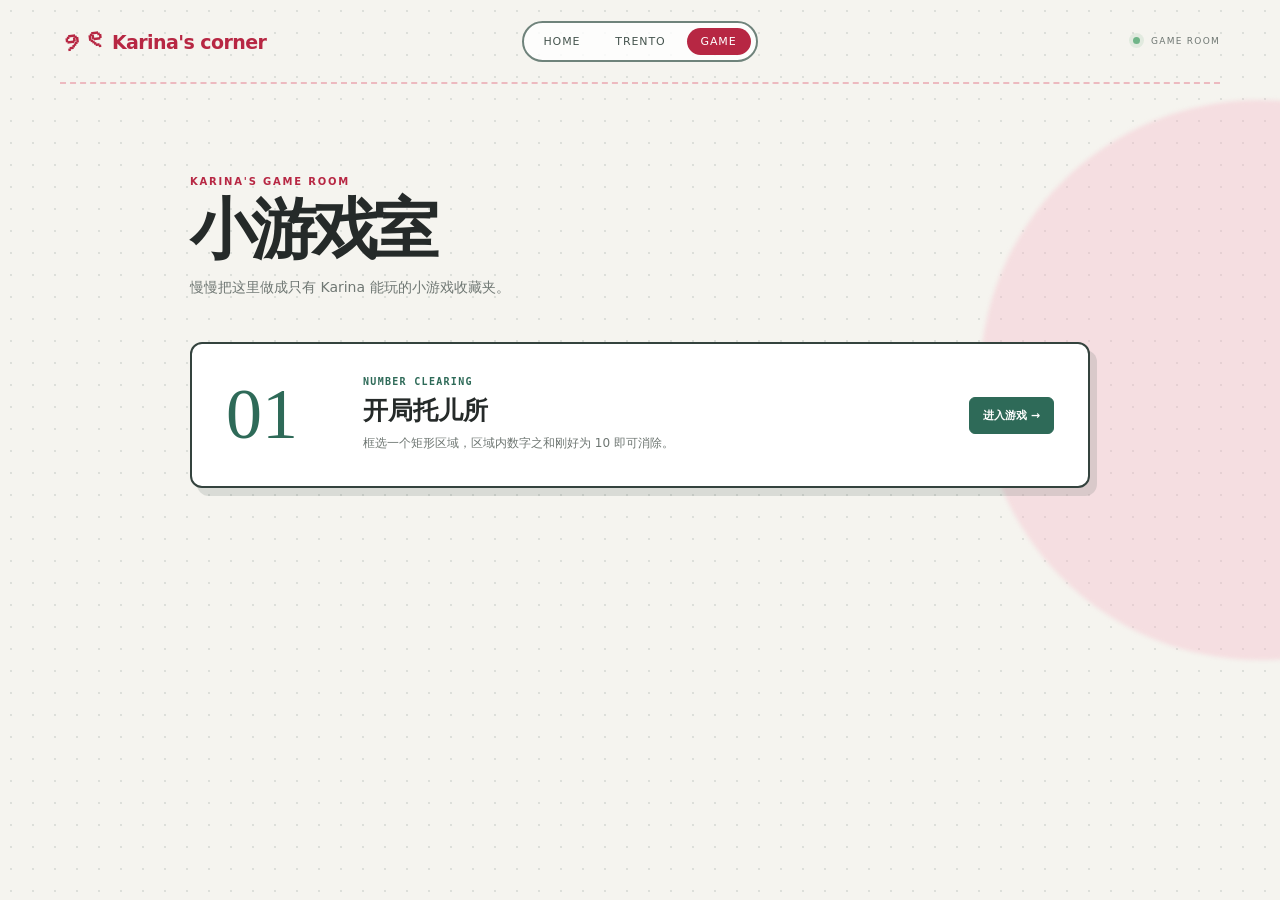
==== game.html @ 4bca8fff "Release Karina Game v1.0.5" ====
<!doctype html>
<html lang="zh-CN">
  <head>
    <meta charset="UTF-8" />
    <meta name="viewport" content="width=device-width, initial-scale=1.0" />
    <meta name="theme-color" content="#faf8f4" />
    <meta name="description" content="Karina 的小游戏室。" />
    <title>Karina Game Room</title>
    <link rel="stylesheet" href="./styles.css?v=20260822-game03" />
  </head>
  <body class="game-page">
    <div class="page-dots" aria-hidden="true"></div>
    <header class="site-header">
      <a class="wordmark" href="./index.html" aria-label="返回 Karina 的首页"><span class="mini-bow" aria-hidden="true">୨୧</span>Karina's corner</a>
      <nav aria-label="页面导航"><a href="./index.html">Home</a><a href="./trento.html">Trento</a><a class="is-current" href="./game.html" aria-current="page">Game</a></nav>
      <span class="status"><i></i> GAME ROOM</span>
    </header>

    <main class="game-room">
      <section id="gameCatalog" class="game-catalog" aria-labelledby="game-title">
        <p class="section-tag">KARINA'S GAME ROOM</p>
        <h1 id="game-title">小游戏室</h1>
        <p>慢慢把这里做成只有 Karina 能玩的小游戏收藏夹。</p>
        <button id="openSumTen" class="game-library-card" type="button">
          <span class="game-library-index">01</span>
          <span class="game-library-copy"><small>NUMBER CLEARING</small><b>开局托儿所</b><em>框选一个矩形区域，区域内数字之和刚好为 10 即可消除。</em></span>
          <span class="game-library-action">进入游戏 →</span>
        </button>
      </section>

      <section id="sumTenGame" class="sum-ten-game sum-ten-game--hidden" aria-labelledby="sum-ten-title" hidden>
        <div class="game-playbar"><button id="backToGames" type="button">← 返回游戏室</button><span>开局托儿所</span><div><b>本局智力 <strong id="gameScore">0</strong></b><b>剩余 <strong id="gameTimer">180</strong> 秒</b><b>次数 <strong id="gameCredits">1</strong></b></div></div>
        <div class="game-play-layout">
          <section class="game-board-card" aria-label="数字棋盘">
            <div class="game-board-intro"><div><p class="section-tag">RECTANGLE SUM = 10</p><h2 id="sum-ten-title">框选凑十</h2></div><p id="gameHint" role="status">点击开始后，从任意格子拖到另一格，框出一个矩形。</p></div>
            <div id="numberBoard" class="number-board" role="grid" aria-label="16 行 10 列凑十棋盘"></div>
            <div class="game-board-actions"><button id="startGame" class="game-primary" type="button">开始游戏</button><button id="quitGame" type="button" hidden>结束本局</button></div>
          </section>
          <aside class="growth-card" aria-labelledby="growth-title">
            <p class="section-tag">KARINA'S LITTLE ACADEMY</p><h2 id="growth-title">成长档案</h2>
            <div class="current-rank"><span>当前学历</span><strong id="currentRank">托儿所</strong><small id="rankSubline">完成一次凑十，开始积累智力</small></div>
            <div class="score-row"><span>本局智力</span><b id="totalScore">0</b></div>
            <div class="rank-progress"><div><span id="rankProgressLabel">距仙一幼儿园还差 20 分</span><b id="rankProgressPercent">0%</b></div><i><em id="rankProgressBar"></em></i></div>
            <ol id="rankList" class="rank-list" aria-label="学历解锁进度"></ol>
            <section class="bear-credit-card" aria-label="补充游戏次数">
              <div><p>游戏次数：<b id="gameCreditsAside">1</b></p><small>次数用完后，亲一下狗熊补充 1 次。</small></div>
              <button id="kissBear" class="kiss-bear" type="button" aria-label="亲一下狗熊，补充一次游戏机会"><img src="./assets/dog-bear.png" alt="卡通小狗熊" /><span aria-hidden="true">啵！</span></button>
            </section>
            <p class="game-note">规则：一次只能框选一个矩形；只要框内仍有数字且总和为 10，全部数字都会消失，不会补充新数字。</p>
          </aside>
        </div>
      </section>
    </main>
    <div id="levelToast" class="level-toast" role="status" aria-live="polite" hidden></div>
    <script src="./game.js?v=20260822-game03"></script>
  </body>
</html>
---- styles.css ----
:root {
  --cream: #fffaf6;
  --white: #ffffff;
  --ink: #34272b;
  --muted: #8e747b;
  --pink: #f4a9bd;
  --soft-pink: #ffedf3;
  --hot-pink: #ee6f91;
  --red: #d93654;
  --deep-red: #a91f3b;
  --yellow: #ffd768;
  --line: #d94b67;
  --shadow: 5px 6px 0 rgba(191, 48, 76, .16);
}

* { box-sizing: border-box; }
html { scroll-behavior: smooth; }
body { margin: 0; background: var(--cream); color: var(--ink); font-family: "Arial Rounded MT Bold", "PingFang SC", "Microsoft YaHei", system-ui, sans-serif; overflow-x: hidden; }
img { display: block; max-width: 100%; }
button, a { font: inherit; -webkit-tap-highlight-color: transparent; }
button:focus-visible, a:focus-visible { outline: 3px solid var(--yellow); outline-offset: 3px; }
.page-dots { position: fixed; inset: 0; z-index: -2; pointer-events: none; background-color: var(--cream); background-image: radial-gradient(rgba(226, 74, 105, .15) 1.5px, transparent 1.5px); background-size: 22px 22px; }
.page-dots::after { content: ""; position: absolute; width: 560px; height: 560px; border-radius: 50%; right: -260px; top: 100px; background: rgba(247, 183, 200, .36); filter: blur(2px); }

.site-header { width: min(1160px, calc(100% - 40px)); min-height: 84px; margin: auto; display: grid; grid-template-columns: 1fr auto 1fr; gap: 25px; align-items: center; border-bottom: 2px dashed rgba(217, 54, 84, .3); position: relative; z-index: 5; }
.wordmark { color: var(--red); text-decoration: none; font-size: 19px; font-weight: 900; letter-spacing: -.03em; }
.mini-bow { display: inline-block; margin-right: 5px; font-size: 24px; transform: rotate(-7deg); }
.site-header nav { display: flex; gap: 7px; padding: 5px; border: 2px solid var(--red); border-radius: 99px; background: rgba(255,255,255,.8); box-shadow: 2px 3px 0 var(--pink); }
.site-header nav a { padding: 7px 14px; border-radius: 99px; color: var(--deep-red); text-decoration: none; font-size: 11px; text-transform: uppercase; letter-spacing: .08em; }
.site-header nav a:hover, .site-header nav a.is-current { color: white; background: var(--red); }
.status { justify-self: end; color: var(--muted); font-size: 9px; letter-spacing: .14em; }
.status i { display: inline-block; width: 7px; height: 7px; margin-right: 7px; border-radius: 50%; background: #70b588; box-shadow: 0 0 0 4px rgba(112,181,136,.15); }

.hero { width: min(1160px, calc(100% - 40px)); min-height: 700px; margin: auto; padding: 80px 0 90px; display: grid; grid-template-columns: minmax(0, 1.05fr) minmax(380px, .95fr); gap: clamp(45px, 6vw, 90px); align-items: center; position: relative; }
.hero::before { content: ""; position: absolute; width: 250px; height: 250px; left: -170px; bottom: 40px; border: 22px solid rgba(244,169,189,.22); border-radius: 50%; }
.hero-copy { min-width: 0; position: relative; z-index: 2; }
.postmark { display: inline-flex; align-items: center; gap: 12px; margin-bottom: 20px; padding: 8px 13px; border: 2px solid var(--red); border-radius: 4px; color: var(--deep-red); background: white; transform: rotate(-2deg); font-size: 9px; letter-spacing: .14em; box-shadow: 3px 3px 0 var(--pink); }
.postmark b { color: var(--red); font-size: 15px; }
.eyebrow, .section-tag { margin: 0; color: var(--red); font-size: 10px; font-weight: 900; letter-spacing: .18em; }
.hero h1 { margin: 14px 0 24px; color: var(--ink); font-size: clamp(64px, 8vw, 105px); line-height: .83; letter-spacing: -.075em; }
.hero h1 em { color: var(--red); font-family: Georgia, "Songti SC", serif; font-weight: 500; text-shadow: 3px 4px 0 var(--pink); }
.lead { max-width: 520px; margin: 32px 0 0; color: var(--muted); font-size: 15px; line-height: 1.9; }
.love-button { min-width: 250px; margin-top: 28px; padding: 16px 20px 16px 24px; display: inline-flex; justify-content: space-between; gap: 30px; border: 2px solid var(--deep-red); border-radius: 99px; background: var(--red); color: white; box-shadow: 4px 5px 0 var(--pink); cursor: pointer; transition: .2s ease; }
.love-button b { color: var(--yellow); font-size: 19px; }
.love-button:hover { transform: translateY(-3px) rotate(-1deg); box-shadow: 6px 8px 0 var(--pink); }
.micro-copy { margin: 14px 0 0 15px; color: #b7939d; font: italic 11px Georgia, serif; }

.kawaii-window { width: 100%; max-width: 520px; min-width: 0; justify-self: end; border: 3px solid var(--deep-red); border-radius: 18px; background: white; box-shadow: 10px 12px 0 var(--pink), 14px 17px 0 rgba(169,31,59,.14); transform: rotate(1.2deg); position: relative; z-index: 2; overflow: hidden; }
.window-bar { height: 48px; padding: 0 16px; display: flex; align-items: center; justify-content: space-between; background: var(--red); color: white; font: 800 10px monospace; letter-spacing: .08em; }
.window-bar > div { display: flex; gap: 7px; }
.window-bar i { display: block; width: 10px; height: 10px; border: 1px solid white; border-radius: 50%; background: var(--pink); }
.window-body { min-height: 510px; padding: 28px 35px 25px; display: flex; flex-direction: column; align-items: center; background-color: var(--soft-pink); background-image: linear-gradient(45deg, rgba(255,255,255,.65) 25%, transparent 25%, transparent 75%, rgba(255,255,255,.65) 75%), linear-gradient(45deg, rgba(255,255,255,.65) 25%, transparent 25%, transparent 75%, rgba(255,255,255,.65) 75%); background-size: 32px 32px; background-position: 0 0, 16px 16px; position: relative; }
.kitty-label { align-self: flex-start; padding: 7px 11px; border: 2px solid var(--deep-red); border-radius: 99px; color: var(--deep-red); background: white; box-shadow: 2px 3px 0 var(--pink); font: 900 9px monospace; letter-spacing: .08em; transform: rotate(-2deg); }
.kitty-classic { width: min(285px, 84%); height: 310px; margin: -8px auto -16px; object-fit: contain; filter: drop-shadow(6px 8px 0 rgba(217,54,84,.15)); position: relative; z-index: 2; }
.bubble { margin: 0; padding: 11px 20px; border: 2px solid var(--deep-red); border-radius: 18px; background: white; text-align: center; color: var(--deep-red); font: 16px/1.35 Georgia, serif; box-shadow: 3px 4px 0 var(--pink); position: relative; z-index: 3; }
.bubble strong { font-size: 22px; }
.window-footer { width: 100%; margin-top: auto; display: flex; justify-content: space-between; color: var(--deep-red); font: 800 9px monospace; }
.sticker { position: absolute; z-index: 1; display: grid; place-items: center; border: 3px solid white; color: white; background: var(--red); filter: drop-shadow(4px 5px 0 rgba(169,31,59,.18)); }
.sticker-heart { width: 62px; height: 62px; right: 42%; top: 77px; border-radius: 50%; transform: rotate(10deg); font-size: 28px; }
.sticker-star { width: 52px; height: 52px; right: -15px; bottom: 75px; border-radius: 15px; transform: rotate(13deg); color: var(--red); background: var(--yellow); font-size: 27px; }

.ticker { border-top: 3px solid var(--deep-red); border-bottom: 3px solid var(--deep-red); background: var(--red); color: white; overflow: hidden; transform: rotate(-1deg) scale(1.02); }
.ticker div { width: max-content; padding: 13px 0; font-size: 12px; letter-spacing: .22em; animation: scroll 22s linear infinite; }
@keyframes scroll { to { transform: translateX(-50%); } }

.trento-journey { padding: 115px max(20px, calc((100% - 1160px)/2)) 100px; background: #fff5f7; position: relative; overflow: hidden; }
.trento-journey::before { content: ""; position: absolute; width: 420px; height: 420px; right: -170px; top: -150px; border: 28px solid rgba(244,169,189,.3); border-radius: 50%; }
.journey-heading, .route-summary, .journey-map-wrap, .trento-guide { max-width: 1160px; margin-right: auto; margin-left: auto; position: relative; z-index: 1; }
.journey-heading { display: flex; align-items: end; justify-content: space-between; gap: 55px; }
.journey-heading h1 { margin: 16px 0 0; color: var(--deep-red); font: 500 clamp(42px, 5.3vw, 70px)/1.02 Georgia, "Songti SC", serif; letter-spacing: -.065em; }
.journey-heading h1 em { color: var(--red); font-style: italic; text-shadow: 3px 3px 0 var(--pink); }
.journey-heading > p { max-width: 400px; margin: 0 0 8px; color: var(--muted); font-size: 14px; line-height: 1.9; }
.route-summary { margin-top: 48px; display: grid; grid-template-columns: 1fr 1fr .62fr; gap: 18px; }
.route-card, .route-note { min-height: 205px; padding: 25px 28px; border: 3px solid var(--deep-red); border-radius: 20px; box-shadow: var(--shadow); position: relative; overflow: hidden; }
.route-card { color: var(--deep-red); background: white; }
.route-flight { background: #ffe1eb; }.route-train { background: #fff9ee; }
.route-card::after { content: ""; width: 115px; height: 115px; position: absolute; right: -32px; bottom: -42px; border: 18px solid rgba(217,54,84,.18); border-radius: 50%; }
.route-day { color: var(--red); font: 900 10px monospace; letter-spacing: .1em; }
.route-icon { float: right; display: grid; place-items: center; width: 43px; height: 43px; margin-top: -10px; border: 2px solid var(--deep-red); border-radius: 50%; color: white; background: var(--red); font-size: 20px; transform: rotate(-10deg); }
.route-card p { margin: 52px 0 9px; font: 900 10px monospace; letter-spacing: .08em; }
.route-card h2 { margin: 0 0 10px; font: 500 27px/1.12 Georgia, "Songti SC", serif; }
.route-card small { color: var(--muted); font-size: 12px; }
.route-note { display: flex; flex-direction: column; justify-content: center; gap: 8px; color: white; text-decoration: none; background: var(--red); transition: .2s ease; }
.route-note:hover { transform: translateY(-5px) rotate(-1deg); }
.route-note span { color: var(--yellow); font-size: 28px; }.route-note b { font-size: 12px; letter-spacing: .08em; }.route-note strong { font: 500 25px/1.1 Georgia, serif; }
.trip-calendar { max-width: 1160px; margin: 48px auto 0; display: grid; grid-template-columns: .58fr 1.42fr; border: 3px solid var(--deep-red); border-radius: 24px; background: white; box-shadow: 8px 9px 0 var(--pink); overflow: hidden; position: relative; z-index: 1; }.calendar-side { padding: 42px 38px; color: var(--deep-red); background: #fff1f5; }.calendar-side h2 { margin: 14px 0 16px; font: 500 37px Georgia, "Songti SC", serif; }.calendar-side > p { margin: 0; color: var(--muted); font-size: 13px; line-height: 1.8; }.calendar-key { display: inline-flex; align-items: center; gap: 8px; margin-top: 24px; font-size: 10px; font-weight: 900; }.calendar-key i { width: 9px; height: 9px; border: 2px solid var(--deep-red); border-radius: 50%; background: var(--yellow); }.countdown-card { display: flex; flex-direction: column; gap: 6px; margin-top: 35px; padding: 17px; border: 2px solid var(--deep-red); border-radius: 13px; color: white; background: var(--red); text-decoration: none; }.countdown-card b { font-size: 10px; letter-spacing: .09em; }.countdown-card strong { font: 500 23px Georgia, "Songti SC", serif; }.calendar-main { padding: 30px 34px; }.calendar-weekdays, .calendar-days { display: grid; grid-template-columns: repeat(7, 1fr); gap: 7px; }.calendar-weekdays { margin-bottom: 9px; color: var(--muted); text-align: center; font: 800 10px monospace; }.calendar-days > span, .calendar-day { min-height: 66px; padding: 8px; border: 0; border-radius: 10px; color: var(--muted); background: transparent; text-align: left; font: 800 12px monospace; }.calendar-day { cursor: pointer; color: var(--deep-red); background: #fff9ec; outline: 2px solid rgba(217,54,84,.24); transition: .18s ease; }.calendar-day:hover, .calendar-day:focus-visible { transform: translateY(-2px); outline: 3px solid var(--red); }.calendar-day.is-active { color: white; background: var(--red); outline-color: var(--deep-red); box-shadow: 3px 4px 0 var(--pink); }.calendar-day b { display: block; font-size: 16px; }.calendar-day small { display: block; margin-top: 7px; font: 800 8px/1.25 "PingFang SC", "Microsoft YaHei", sans-serif; }.itinerary-panel { max-width: 1160px; margin: 30px auto 0; padding: 32px 38px 25px; border: 3px solid var(--deep-red); border-radius: 20px; background: white; box-shadow: 7px 8px 0 rgba(244,169,189,.8); position: relative; z-index: 1; }.itinerary-panel-heading { display: flex; align-items: end; gap: 20px; padding-bottom: 20px; border-bottom: 2px dashed rgba(217,54,84,.28); }.itinerary-panel-heading h2 { margin: 0; color: var(--deep-red); font: 500 35px Georgia, "Songti SC", serif; }.itinerary-panel-heading .section-tag { margin-bottom: 4px; }.itinerary-panel-heading > span { margin-left: auto; padding: 7px 10px; border: 2px solid var(--deep-red); border-radius: 99px; color: var(--deep-red); background: var(--soft-pink); font: 900 9px monospace; }.itinerary-grid { display: grid; grid-template-columns: repeat(auto-fit, minmax(230px, 1fr)); gap: 14px; padding: 24px 0 17px; }.transport-detail { min-height: 198px; padding: 20px; border: 2px solid var(--deep-red); border-radius: 15px; color: var(--deep-red); background: var(--soft-pink); position: relative; }.transport-detail:nth-child(2) { background: #fff9eb; }.transport-detail:nth-child(3) { background: white; }.transport-detail.is-pending { color: white; background: var(--red); }.transport-detail > p { margin: 0 0 17px; font: 900 10px monospace; letter-spacing: .06em; }.transport-detail h3 { margin: 0 0 5px; font: 500 28px Georgia, "Songti SC", serif; }.transport-detail h3 span { margin-left: 8px; font: 900 10px monospace; letter-spacing: .04em; }.transport-detail dl { margin: 16px 0 0; display: grid; grid-template-columns: 1fr auto; gap: 7px 12px; font-size: 11px; }.transport-detail dt { opacity: .72; }.transport-detail dd { margin: 0; text-align: right; font-weight: 900; }.transport-detail .transport-note { margin: 16px 0 0; padding-top: 11px; border-top: 1px dashed currentColor; font-size: 10px; line-height: 1.55; opacity: .78; }.itinerary-disclaimer { margin: 0; color: var(--muted); font-size: 10px; line-height: 1.65; }.itinerary-sources { margin: 10px 0 0; color: var(--muted); font-size: 10px; }.itinerary-sources a { color: var(--deep-red); }
.journey-dossier { max-width: 1160px; margin: 45px auto 0; padding: 45px 48px; display: grid; grid-template-columns: .68fr 1.32fr; gap: 50px; border: 3px solid var(--deep-red); border-radius: 24px; background: #fff; box-shadow: 8px 9px 0 rgba(244,169,189,.9); position: relative; z-index: 1; }
.dossier-heading h2, .planner-heading h2, .memory-shelf h2 { margin: 14px 0 0; color: var(--deep-red); font: 500 clamp(34px, 4vw, 50px)/1.14 Georgia, "Songti SC", serif; letter-spacing: -.055em; }
.journey-timeline { margin: 0; padding: 0; list-style: none; position: relative; }.journey-timeline::before { content: ""; position: absolute; left: 31px; top: 25px; bottom: 25px; border-left: 2px dashed var(--pink); }
.journey-timeline li { min-height: 105px; padding: 0 0 20px 85px; position: relative; }.journey-timeline li:last-child { padding-bottom: 0; }
.timeline-date { display: grid; place-content: center; width: 62px; height: 62px; position: absolute; left: 0; top: 0; border: 3px solid var(--deep-red); border-radius: 50%; color: white; background: var(--red); text-align: center; font: 900 10px/1 monospace; letter-spacing: .05em; z-index: 1; }.timeline-date b { margin-top: 3px; font-size: 20px; }
.timeline-next .timeline-date { color: var(--deep-red); background: var(--yellow); }.journey-timeline p { margin: 2px 0 5px; color: var(--red); font: 900 10px monospace; letter-spacing: .08em; }.journey-timeline h3 { margin: 0 0 5px; color: var(--deep-red); font: 500 24px Georgia, "Songti SC", serif; }.journey-timeline small { color: var(--muted); font-size: 11px; line-height: 1.5; }.journey-timeline i { position: absolute; right: 0; top: 5px; color: var(--pink); font-style: normal; font-size: 23px; }
.journey-map-wrap { margin-top: 45px; padding: 25px; border: 3px solid var(--deep-red); border-radius: 24px; background: white; box-shadow: 9px 10px 0 var(--pink); }.journey-map-wrap.is-map-expanded { z-index: 1001; }
.map-heading { display: flex; align-items: center; justify-content: space-between; gap: 25px; margin: 0 0 20px; }
.map-heading > p:last-child { margin: 0; color: var(--muted); font-size: 12px; }
.journey-map { min-height: 430px; border: 2px solid var(--deep-red); border-radius: 16px; background: #ffeaf0; overflow: hidden; }
.map-loading { margin: 0; padding-top: 195px; color: var(--deep-red); text-align: center; font: 700 13px Georgia, serif; }
.journey-map .leaflet-control-attribution { font-size: 9px; }.journey-map .leaflet-popup-content-wrapper { border: 2px solid var(--deep-red); border-radius: 12px; color: var(--deep-red); font-family: "Arial Rounded MT Bold", "PingFang SC", sans-serif; }.journey-map .leaflet-popup-tip { background: white; }
.map-pin { display: grid; place-items: center; width: 34px; height: 34px; border: 3px solid var(--deep-red); border-radius: 50% 50% 50% 0; color: white; background: var(--red); box-shadow: 3px 3px 0 rgba(169,31,59,.2); font: 900 11px monospace; transform: rotate(-45deg); }.map-pin span { transform: rotate(45deg); }
.map-legend { display: flex; flex-wrap: wrap; gap: 15px 22px; padding: 18px 4px 0; color: var(--deep-red); font-size: 11px; font-weight: 900; }
.map-legend span { display: inline-flex; align-items: center; gap: 7px; }.dot { display: inline-block; width: 10px; height: 10px; border: 2px solid var(--deep-red); border-radius: 50%; }.dot.shanghai { background: #f4a9bd; }.dot.helsinki { background: var(--yellow); }.dot.verona { background: #ee6f91; }.dot.trento { background: var(--red); }
.weather-strip { position: relative; z-index: 5; border-bottom: 2px solid rgba(169,31,59,.18); background: #fff; }.weather-strip-inner { width: min(1160px, calc(100% - 40px)); min-height: 47px; margin: 0 auto; display: flex; align-items: center; gap: 13px; color: var(--deep-red); font-size: 11px; white-space: nowrap; }.weather-strip-label { font: 900 9px monospace; letter-spacing: .08em; }.time-chip { display: inline-flex; align-items: baseline; gap: 5px; color: var(--muted); font-size: 9px; font-weight: 900; }.time-chip b { color: var(--deep-red); font: 500 15px Georgia, "Songti SC", serif; }.weather-strip .weather-icon { display: inline; width: auto; height: auto; border: 0; color: var(--red); background: transparent; font-size: 17px; }.weather-strip strong { font: 500 23px Georgia, "Songti SC", serif; }.weather-strip b { font-weight: 900; }.weather-strip-divider { width: 1px; height: 20px; margin: 0 3px; background: rgba(169,31,59,.25); }.weather-strip-updated { margin-left: auto; color: var(--muted); font: 800 9px monospace; }.weather-strip a, .weather-refresh { padding: 5px 8px; border: 1px solid var(--deep-red); border-radius: 99px; color: var(--deep-red); background: white; text-decoration: none; font-size: 9px; font-weight: 900; }.weather-refresh { cursor: pointer; }.weather-refresh:hover { color: white; background: var(--red); }.weather-refresh:disabled { cursor: wait; opacity: .55; }
.weather-strip .time-chip b { font-weight: 500; }
.calendar-controls { display: grid; grid-template-columns: 32px 1fr 32px; align-items: center; gap: 10px; margin-bottom: 20px; }.calendar-controls h3 { margin: 0; color: var(--deep-red); text-align: center; font: 500 23px Georgia, "Songti SC", serif; }.calendar-controls button, .map-fullscreen { border: 2px solid var(--deep-red); border-radius: 9px; color: var(--deep-red); background: white; cursor: pointer; font: 900 15px/28px monospace; transition: .18s ease; }.calendar-controls button:disabled { cursor: default; opacity: .25; }.calendar-controls button:not(:disabled):hover, .map-fullscreen:hover { color: white; background: var(--red); }.calendar-days > .calendar-empty { min-height: 66px; }.calendar-day { color: var(--muted); background: transparent; outline: 1px solid transparent; }.calendar-day.is-planned { color: var(--deep-red); background: #fff9ec; outline: 2px solid rgba(217,54,84,.24); }.calendar-day small { overflow: hidden; text-overflow: ellipsis; white-space: nowrap; }.empty-itinerary { min-height: 148px; padding: 30px 0; display: flex; flex-direction: column; justify-content: center; gap: 9px; color: var(--muted); }.empty-itinerary b { color: var(--deep-red); font: 500 26px Georgia, "Songti SC", serif; }.empty-itinerary span { font-size: 12px; }
.map-heading > div { display: flex; align-items: center; gap: 12px; }.map-fullscreen, .map-close { padding: 4px 11px; border: 2px solid var(--deep-red); border-radius: 9px; color: var(--deep-red); background: white; cursor: pointer; font: 900 10px/1.4 monospace; }.journey-map-frame { background: #ffeaf0; position: relative; }.map-close { display: none; position: absolute; z-index: 1100; top: max(14px, env(safe-area-inset-top)); right: max(14px, env(safe-area-inset-right)); }.journey-map-frame.is-expanded { position: fixed; inset: 0; z-index: 1000; padding: max(14px, env(safe-area-inset-top)) max(14px, env(safe-area-inset-right)) max(14px, env(safe-area-inset-bottom)) max(14px, env(safe-area-inset-left)); background: var(--cream); }.journey-map-frame.is-expanded .journey-map { width: 100%; height: 100%; min-height: 0; border-radius: 12px; }.journey-map-frame.is-expanded .map-close { display: block; }.map-expanded { overflow: hidden; }
.weather-dashboard { max-width: 1160px; margin: 65px auto 0; padding: 34px 38px; border: 3px solid var(--deep-red); border-radius: 24px; background: #fff; box-shadow: 8px 9px 0 var(--pink); position: relative; z-index: 1; }.weather-heading { display: flex; justify-content: space-between; align-items: end; gap: 20px; padding-bottom: 22px; border-bottom: 2px dashed rgba(217,54,84,.28); }.weather-heading h2 { margin: 9px 0 0; color: var(--deep-red); font: 500 36px Georgia, "Songti SC", serif; }.weather-heading > span { color: var(--muted); font: 800 10px monospace; }.weather-grid { display: grid; grid-template-columns: .74fr 1.26fr; gap: 34px; align-items: center; padding-top: 25px; position: relative; }.weather-current { min-height: 126px; display: flex; align-items: center; gap: 19px; padding-right: 30px; border-right: 2px dashed rgba(217,54,84,.25); }.weather-icon { display: grid; place-items: center; flex: 0 0 66px; height: 66px; border: 3px solid var(--deep-red); border-radius: 50%; color: var(--red); background: var(--yellow); font-size: 32px; }.weather-current strong { color: var(--deep-red); font: 500 52px/.9 Georgia, "Songti SC", serif; letter-spacing: -.06em; }.weather-current p { margin: 9px 0 0; color: var(--muted); font-size: 12px; }.weather-grid dl { margin: 0; display: grid; grid-template-columns: repeat(4, 1fr); gap: 12px; }.weather-grid dl div { min-height: 93px; padding: 14px; border: 2px solid var(--deep-red); border-radius: 13px; color: var(--deep-red); background: var(--soft-pink); }.weather-grid dl div:nth-child(2) { background: #fff9eb; }.weather-grid dl div:nth-child(3) { background: #fff; }.weather-grid dl div:nth-child(4) { color: white; background: var(--red); }.weather-grid dt { margin-bottom: 18px; font: 900 9px monospace; letter-spacing: .06em; }.weather-grid dd { margin: 0; font: 500 19px Georgia, "Songti SC", serif; white-space: nowrap; }.weather-source { grid-column: 2; margin: -16px 0 0; color: var(--muted); font-size: 10px; }.weather-source a { color: var(--deep-red); }
.trento-guide { margin-top: 65px; padding: 55px 60px; display: grid; grid-template-columns: .83fr 1.17fr; gap: 65px; align-items: center; border: 3px solid var(--deep-red); border-radius: 25px; background: #fff; box-shadow: 8px 9px 0 var(--pink); }
.guide-copy h2 { margin: 15px 0 18px; color: var(--deep-red); font: 500 clamp(35px, 4vw, 52px)/1.14 Georgia, "Songti SC", serif; letter-spacing: -.055em; }.guide-copy > p:last-child { max-width: 420px; margin: 0; color: var(--muted); font-size: 14px; line-height: 1.9; }
.guide-grid { display: grid; grid-template-columns: repeat(3, 1fr); gap: 14px; }.guide-grid article { min-height: 145px; padding: 18px; border: 2px solid var(--deep-red); border-radius: 16px; color: var(--deep-red); background: var(--soft-pink); position: relative; }.guide-grid article:nth-child(2) { background: #fff9ec; }.guide-grid article:nth-child(3) { color: white; background: var(--red); }.guide-grid span { position: absolute; right: 15px; top: 13px; font-size: 23px; }.guide-grid b { display: block; font: 500 30px Georgia, "Songti SC", serif; }.guide-grid p { margin: 12px 0 4px; font-weight: 900; font-size: 13px; }.guide-grid small { font-size: 10px; opacity: .7; }
.exchange-planner { max-width: 1160px; margin: 70px auto 0; position: relative; z-index: 1; }.planner-heading { max-width: 620px; }.planner-heading > p:last-child { margin: 17px 0 0; color: var(--muted); font-size: 14px; line-height: 1.9; }.planner-grid { margin-top: 38px; display: grid; grid-template-columns: repeat(4, 1fr); gap: 18px; }.planner-card { min-height: 318px; padding: 24px; border: 3px solid var(--deep-red); border-radius: 19px; color: var(--deep-red); background: white; box-shadow: 5px 6px 0 rgba(191,48,76,.15); position: relative; overflow: hidden; }.planner-card:nth-child(2) { background: #fff1f5; }.planner-card:nth-child(3) { background: #fff9ea; }.planner-card:nth-child(4) { color: white; background: var(--red); }.planner-number { color: var(--pink); font: 900 11px monospace; }.planner-card:nth-child(4) .planner-number { color: var(--yellow); }.planner-icon { position: absolute; right: 20px; top: 17px; font-size: 27px; }.planner-card h3 { margin: 58px 0 9px; font: 500 28px Georgia, "Songti SC", serif; }.planner-card p { min-height: 43px; margin: 0; font-size: 12px; line-height: 1.6; opacity: .78; }.planner-card ul { margin: 19px 0 0; padding: 0; list-style: none; font-size: 11px; line-height: 2; }.planner-card li::before { content: "♥"; margin-right: 6px; color: var(--red); }.planner-card:nth-child(4) li::before { color: var(--yellow); }.planner-card small { display: block; margin-top: 17px; padding-top: 10px; border-top: 1px dashed currentColor; font-size: 9px; opacity: .65; }
.memory-shelf { max-width: 1160px; margin: 70px auto 0; padding: 48px 55px; display: grid; grid-template-columns: .8fr 1.2fr; gap: 50px; align-items: center; border: 3px solid var(--deep-red); border-radius: 25px; background: #ffdce8; box-shadow: 8px 9px 0 var(--red); position: relative; z-index: 1; }.memory-slots { display: grid; grid-template-columns: repeat(3, 1fr); gap: 12px; }.memory-slots article { min-height: 137px; padding: 18px; border: 2px solid var(--deep-red); border-radius: 15px; color: var(--deep-red); background: white; transform: rotate(-1deg); }.memory-slots article:nth-child(2) { transform: rotate(1.5deg); background: #fff9ec; }.memory-slots article:nth-child(3) { transform: rotate(-.5deg); background: var(--red); color: white; }.memory-slots span { color: var(--red); font: 900 10px monospace; }.memory-slots article:nth-child(3) span { color: var(--yellow); }.memory-slots b { display: block; margin: 29px 0 6px; font: 500 22px Georgia, "Songti SC", serif; }.memory-slots small { font-size: 10px; opacity: .7; }

.kitty-era { width: min(1060px, calc(100% - 40px)); margin: 115px auto 30px; padding: 55px 70px; display: grid; grid-template-columns: minmax(0, 1fr) minmax(320px, .8fr); gap: 55px; align-items: center; border: 3px solid var(--deep-red); border-radius: 28px; background: linear-gradient(135deg, #fff 0 47%, #ffe4ed 47% 100%); box-shadow: 10px 12px 0 var(--pink); position: relative; overflow: hidden; }
.kitty-era::before { content: ""; position: absolute; inset: 12px; border: 2px dashed rgba(217,54,84,.25); border-radius: 19px; pointer-events: none; }
.kitty-era-copy { min-width: 0; position: relative; z-index: 2; }
.kitty-era h2 { margin: 16px 0 20px; color: var(--deep-red); font: 500 clamp(40px, 5vw, 62px)/1.12 Georgia, "Songti SC", serif; letter-spacing: -.055em; }
.kitty-era-copy > p:last-of-type { max-width: 540px; color: var(--muted); font-size: 14px; line-height: 1.9; }
.style-pills { margin-top: 25px; display: flex; flex-wrap: wrap; gap: 8px; }
.style-pills span { padding: 8px 11px; border: 2px solid var(--red); border-radius: 99px; color: var(--deep-red); background: var(--soft-pink); font: 800 9px monospace; letter-spacing: .06em; }
.kitty-y2k-card { min-height: 430px; margin: 0; display: grid; place-items: center; border: 3px solid var(--deep-red); border-radius: 24px; background-color: #ffdce8; background-image: linear-gradient(45deg, rgba(255,255,255,.72) 25%, transparent 25%, transparent 75%, rgba(255,255,255,.72) 75%), linear-gradient(45deg, rgba(255,255,255,.72) 25%, transparent 25%, transparent 75%, rgba(255,255,255,.72) 75%); background-size: 36px 36px; background-position: 0 0, 18px 18px; box-shadow: 6px 7px 0 var(--red); position: relative; z-index: 2; transform: rotate(1.5deg); }
.kitty-y2k-card img { width: 92%; height: 385px; object-fit: contain; filter: drop-shadow(5px 7px 0 rgba(217,54,84,.16)); }
.kitty-y2k-card figcaption { position: absolute; left: 22px; bottom: 18px; padding: 9px 13px; border: 2px solid var(--deep-red); border-radius: 6px; color: white; background: var(--red); box-shadow: 3px 3px 0 white; font: 900 10px monospace; letter-spacing: .08em; transform: rotate(-3deg); }
.sparkle { position: absolute; z-index: 3; display: grid; place-items: center; border: 3px solid white; border-radius: 50%; color: white; background: var(--red); box-shadow: 3px 4px 0 rgba(169,31,59,.2); }
.sparkle-one { width: 52px; height: 52px; right: 15px; top: 16px; font-size: 23px; transform: rotate(12deg); }
.sparkle-two { width: 40px; height: 40px; left: 16px; top: 25%; color: var(--red); background: var(--yellow); transform: rotate(-10deg); }

.love-letter { margin: 115px auto; width: min(1000px, calc(100% - 40px)); min-height: 440px; padding: 60px 65px; display: grid; grid-template-columns: minmax(230px, .72fr) minmax(0, 1.28fr); gap: 55px; align-items: center; border: 2px solid var(--red); background: white; box-shadow: 9px 10px 0 var(--pink); position: relative; transform: rotate(-.5deg); }
.love-letter::before { content: ""; position: absolute; inset: 12px; border: 2px dashed rgba(217,54,84,.28); pointer-events: none; }
.section-tag { align-self: start; }
.love-letter h2 { margin: 14px 0 0; font: 500 clamp(38px, 5vw, 58px)/1.18 Georgia, "Songti SC", serif; color: var(--deep-red); letter-spacing: -.05em; }
.love-letter div > p { max-width: 570px; margin: 25px 0 0; color: var(--muted); line-height: 1.9; }
.love-letter div > .section-tag { margin: 0; color: var(--red); line-height: 1; }
.dog-bear-mascot { margin: 0; position: relative; z-index: 2; text-align: center; transform: rotate(-2deg); }
.dog-bear-mascot img { display: block; width: min(245px, 100%); height: auto; margin: 0 auto -6px; filter: drop-shadow(5px 7px 0 rgba(217,54,84,.14)); }
.dog-bear-mascot figcaption { display: inline-block; padding: 8px 12px; border: 2px solid var(--deep-red); border-radius: 99px; background: var(--soft-pink); color: var(--deep-red); font-size: 10px; font-weight: 900; letter-spacing: .04em; box-shadow: 3px 3px 0 var(--pink); white-space: nowrap; }
.dog-bear-mascot figcaption span { color: var(--red); }
.letter-stamp { position: absolute; right: 36px; top: 34px; width: 66px; height: 78px; padding-top: 13px; border: 3px dotted var(--red); color: var(--red); text-align: center; font: 900 28px/1 monospace; transform: rotate(7deg); }
.letter-stamp span { font-size: 17px; }.tape { position: absolute; width: 110px; height: 30px; left: 50%; top: -14px; transform: translateX(-50%) rotate(2deg); background: rgba(255,214,104,.55); }

.coming { padding: 90px max(20px, calc((100% - 1160px)/2)) 125px; background: var(--soft-pink); border-top: 2px dashed rgba(217,54,84,.35); }
.section-heading { max-width: 740px; margin: 0 auto 50px; text-align: center; }
.section-heading h2 { margin: 15px 0 0; color: var(--deep-red); font: 500 clamp(34px, 4.5vw, 53px)/1.25 Georgia, "Songti SC", serif; }
.card-grid { display: grid; grid-template-columns: repeat(3, 1fr); gap: 20px; }
.card-grid > * { min-width: 0; }
.feature-card { min-height: 330px; padding: 30px; border: 3px solid var(--deep-red); border-radius: 18px; box-shadow: var(--shadow); position: relative; overflow: hidden; transition: .22s ease; }
.feature-card:hover { transform: translateY(-7px) rotate(-1deg); box-shadow: 8px 11px 0 rgba(191,48,76,.2); }
.card-pink { background: var(--pink); }.card-white { background: white; }.card-red { background: var(--red); color: white; }
.card-icon { display: grid; place-items: center; width: 58px; height: 58px; border: 2px solid var(--deep-red); border-radius: 50%; color: var(--red); background: white; font-size: 23px; }
.feature-card > p { margin: 70px 0 10px; font: 800 9px monospace; letter-spacing: .12em; opacity: .74; }
.feature-card h3 { margin: 0 0 13px; font: 500 29px Georgia, "Songti SC", serif; }
.feature-card small { line-height: 1.7; opacity: .7; }
.card-bow { position: absolute; right: 20px; top: 22px; color: var(--red); font-size: 45px; font-style: normal; transform: rotate(8deg); }
.card-red .card-bow { color: var(--yellow); }

footer { width: min(1160px, calc(100% - 40px)); min-height: 115px; margin: auto; display: flex; align-items: center; gap: 6px; color: var(--muted); font: italic 12px Georgia, serif; }
footer > b, footer strong { color: var(--red); }.footer-year { margin-left: auto; }.footer-year i { font-style: normal; }
.trento-page footer a { margin-left: auto; color: var(--deep-red); font: 900 10px monospace; text-decoration: none; }
.trento-page { --cream: #f4f2ec; --white: #ffffff; --ink: #29343a; --muted: #66747a; --pink: #c7d4d1; --soft-pink: #edf1ee; --hot-pink: #809da3; --red: #8d463f; --deep-red: #3d4542; --yellow: #d4b56c; --line: #6f817c; background: var(--cream); }.trento-page .page-dots { background-color: var(--cream); background-image: radial-gradient(rgba(83, 106, 103, .12) 1px, transparent 1px); background-size: 24px 24px; }.trento-page .page-dots::after { display: none; }.trento-page .site-header { border-bottom-color: rgba(61,69,66,.2); }.trento-page .site-header nav { border-color: var(--line); border-radius: 8px; box-shadow: none; }.trento-page .site-header nav a { border-radius: 5px; }.trento-page .trento-journey { background: #eeece5; }.trento-page .trento-journey::before { display: none; }.trento-page .journey-heading h1 em { color: var(--red); text-shadow: none; }.trento-page .trip-calendar, .trento-page .itinerary-panel, .trento-page .journey-map-wrap, .trento-page .trento-guide, .trento-page .memory-shelf { border-radius: 12px; box-shadow: 4px 5px 0 rgba(61,69,66,.12); }.trento-page .calendar-side { background: #e1e9e4; }.trento-page .calendar-day.is-active { box-shadow: none; }.trento-page .transport-detail, .trento-page .guide-grid article, .trento-page .planner-card:nth-child(2), .trento-page .memory-slots article:nth-child(2) { background: #e9efec; }.trento-page .transport-detail:nth-child(2), .trento-page .guide-grid article:nth-child(2), .trento-page .planner-card:nth-child(3) { background: #f3efe4; }.trento-page .journey-map-frame { background: #e4ebe6; }.trento-page .memory-shelf { background: #dfe8e4; box-shadow: 4px 5px 0 rgba(61,69,66,.16); }.trento-page .memory-slots article { transform: none; }.trento-page .planner-card li::before { content: "•"; color: var(--line); }.trento-page .planner-card:nth-child(4) li::before { color: var(--yellow); }.trento-page .weather-strip { background: #f8f7f2; border-bottom-color: rgba(61,69,66,.18); }

/* Trento uses one calm, tabular type treatment for data rather than mixing serif, monospace and Chinese fallbacks. */
.trento-page .weather-strip-inner, .trento-page .weather-strip-inner *, .trento-page .countdown-card strong, .trento-page .calendar-controls h3, .trento-page .transport-detail h3, .trento-page .transport-detail h3 span, .trento-page .transport-detail dl { font-family: ui-sans-serif, system-ui, -apple-system, BlinkMacSystemFont, "PingFang SC", "Microsoft YaHei", Arial, sans-serif; font-variant-numeric: tabular-nums; }
.trento-page .weather-strip-inner { gap: 12px; letter-spacing: 0; }
.trento-page .time-chip { gap: 6px; font-size: 10px; }
.trento-page .time-chip b { font-size: 16px; font-weight: 650; line-height: 1; letter-spacing: -.02em; }
.trento-page .weather-strip strong { font-family: ui-sans-serif, system-ui, -apple-system, BlinkMacSystemFont, "PingFang SC", "Microsoft YaHei", Arial, sans-serif; font-size: 22px; font-weight: 650; line-height: 1; letter-spacing: -.03em; font-variant-numeric: tabular-nums; }
.trento-page .countdown-card strong { font-size: 22px; font-weight: 650; line-height: 1.25; letter-spacing: -.025em; }
.trento-page .transport-detail { padding: 22px; }
.trento-page .transport-detail h3 { display: flex; align-items: baseline; flex-wrap: wrap; gap: 7px; margin-bottom: 7px; font-size: 24px; font-weight: 650; line-height: 1.18; letter-spacing: -.03em; overflow-wrap: anywhere; }
.trento-page .transport-detail h3 span { margin: 0; padding: 3px 6px; border: 1px solid currentColor; border-radius: 999px; font-size: 10px; font-weight: 700; line-height: 1.1; letter-spacing: 0; white-space: nowrap; }
.trento-page .transport-detail dl { grid-template-columns: 102px minmax(0, 1fr); gap: 10px 14px; margin-top: 18px; font-size: 12px; line-height: 1.45; }
.trento-page .transport-detail dt { min-width: 0; white-space: nowrap; text-align: left; }
.trento-page .transport-detail dd { min-width: 0; text-align: left; font-weight: 650; overflow-wrap: anywhere; }
.trento-page .transport-detail .transport-note { font-size: 11px; line-height: 1.65; }
.trento-page .transport-action { display: inline-flex; align-items: center; gap: 6px; margin-top: 15px; padding: 8px 10px; border: 1px solid currentColor; border-radius: 8px; color: var(--deep-red); background: #fff; font: 700 11px/1.2 ui-sans-serif, system-ui, -apple-system, BlinkMacSystemFont, "PingFang SC", sans-serif; text-decoration: none; }.trento-page .transport-action:hover { color: #fff; background: var(--red); border-color: var(--red); }
.trento-page .map-filters { display: flex; align-items: center; flex-wrap: wrap; gap: 8px; margin: -6px 0 16px; }
.trento-page .map-filters button { padding: 6px 9px; border: 1px solid var(--line); border-radius: 999px; color: var(--deep-red); background: #fff; cursor: pointer; font: 700 11px/1.2 ui-sans-serif, system-ui, -apple-system, BlinkMacSystemFont, "PingFang SC", sans-serif; }
.trento-page .map-filters button:hover, .trento-page .map-filters button.is-active { color: #fff; background: var(--red); border-color: var(--red); }
.trento-page #mapStatus { margin-left: auto; color: var(--muted); font-size: 10px; }
.trento-page .map-navigation { display: grid; gap: 9px; margin: 0 0 14px; padding: 11px 12px; border: 1px solid rgba(61,69,66,.22); border-radius: 10px; background: #f8f7f2; }.trento-page .map-navigation-fields, .trento-page .map-navigation-actions { display: flex; align-items: center; gap: 8px; }.trento-page .route-input-wrap { position: relative; min-width: 0; flex: 1; }.trento-page .map-navigation-fields input { width: 100%; min-width: 0; box-sizing: border-box; padding: 8px 9px; border: 1px solid rgba(61,69,66,.38); border-radius: 7px; color: var(--ink); background: #fff; font: 600 12px/1.25 ui-sans-serif, system-ui, -apple-system, BlinkMacSystemFont, "PingFang SC", sans-serif; }.trento-page .place-suggestions { position: absolute; z-index: 1200; top: calc(100% + 4px); right: 0; left: 0; overflow: hidden; border: 1px solid rgba(61,69,66,.3); border-radius: 8px; background: #fff; box-shadow: 0 7px 18px rgba(34,49,48,.18); }.trento-page .place-suggestions button { display: grid; width: 100%; gap: 2px; padding: 9px 10px; border: 0; border-bottom: 1px solid rgba(61,69,66,.12); border-radius: 0; text-align: left; }.trento-page .place-suggestions button:last-child { border-bottom: 0; }.trento-page .place-suggestions strong { font-size: 11px; }.trento-page .place-suggestions small { overflow: hidden; color: var(--muted); font-size: 9px; text-overflow: ellipsis; white-space: nowrap; }.trento-page .map-navigation button, .trento-page .map-popup-route, .trento-page .map-popup-actions button, .trento-page .map-navigation select { border: 1px solid var(--line); border-radius: 7px; color: var(--deep-red); background: #fff; cursor: pointer; font: 700 11px/1.2 ui-sans-serif, system-ui, -apple-system, BlinkMacSystemFont, "PingFang SC", sans-serif; }.trento-page .map-navigation button, .trento-page .map-navigation select { padding: 7px 9px; }.trento-page .map-route-submit { color: #fff !important; border-color: var(--red) !important; background: var(--red) !important; }.trento-page .map-navigation button:hover, .trento-page .map-popup-route:hover, .trento-page .map-popup-actions button:hover { color: #fff; border-color: var(--red); background: var(--red); }.trento-page #navigationStatus { color: var(--muted); font-size: 10px; }.trento-page .route-steps { display: grid; gap: 6px; max-height: 210px; margin: 0; padding: 0; overflow: auto; list-style: none; scrollbar-width: thin; }.trento-page .route-steps li { padding: 8px 9px; border: 1px solid rgba(61,69,66,.17); border-radius: 7px; background: #fff; color: var(--ink); font: 11px/1.45 ui-sans-serif, system-ui, -apple-system, BlinkMacSystemFont, "PingFang SC", sans-serif; }.trento-page .route-steps b { display: block; color: var(--deep-red); font-size: 11px; }.trento-page .route-steps b span { display: inline-grid; width: 17px; height: 17px; margin-right: 5px; border-radius: 50%; place-items: center; color: #fff; background: var(--red); font-size: 9px; }.trento-page .route-steps strong { display: block; margin: 3px 0 1px 22px; font-size: 10px; }.trento-page .route-steps p { margin: 3px 0 0 22px; color: var(--muted); }.trento-page .route-steps p em { color: var(--deep-red); font-style: normal; font-weight: 800; }.trento-page .route-steps li > b + p { margin-left: 0; }.trento-page .map-popup-route { display: block; width: 100%; margin: 7px 0 6px; padding: 7px 8px; }.trento-page .map-popup-actions { display: grid; grid-template-columns: 1fr 1fr; gap: 6px; }.trento-page .map-popup-actions button { padding: 6px 7px; }.trento-page .transport-action-secondary { margin-left: 7px; color: var(--muted); }
.trento-page .map-pin.is-food { background: #8d463f; }.trento-page .map-pin.is-transit { background: #58757a; }.trento-page .map-pin.is-saved { background: #bd963d; }
.trento-page .dot.food { background: #8d463f; }.trento-page .dot.transit { background: #58757a; }.trento-page .dot.saved { background: #bd963d; }
.trento-page .route-alternatives { display: grid; gap: 7px; }.trento-page .route-option { display: grid; grid-template-columns: minmax(0, 1fr) auto; gap: 3px 10px; padding: 9px 10px; border: 1px solid rgba(61,69,66,.23); border-radius: 8px; color: var(--ink); background: #fff; text-align: left; cursor: pointer; font: 11px/1.35 ui-sans-serif, system-ui, -apple-system, BlinkMacSystemFont, "PingFang SC", sans-serif; }.trento-page .route-option.is-selected { border-color: var(--deep-red); box-shadow: inset 3px 0 0 var(--red); background: #fffaf8; }.trento-page .route-option b { color: var(--deep-red); font-size: 12px; }.trento-page .route-option b strong { display: inline; margin-left: 7px; color: var(--ink); font-size: 13px; }.trento-page .route-option p { grid-column: 1 / -1; margin: 0; color: var(--muted); }.trento-page .route-option div { display: flex; grid-column: 1 / -1; flex-wrap: wrap; gap: 4px; }.trento-page .route-option span { padding: 3px 5px; border-radius: 4px; color: #5b514d; background: #f1efea; font-size: 10px; }.trento-page .route-details-toggle { justify-self: start; padding: 6px 8px; border: 0; color: var(--deep-red); background: transparent; cursor: pointer; font: 700 10px/1.2 ui-sans-serif, system-ui, -apple-system, BlinkMacSystemFont, "PingFang SC", sans-serif; text-decoration: underline; }.trento-page .map-popup { min-width: 180px; color: var(--ink); font: 13px/1.45 ui-sans-serif, system-ui, -apple-system, BlinkMacSystemFont, "PingFang SC", "Microsoft YaHei", sans-serif; }
.trento-page .place-detail-panel { position: absolute; z-index: 1002; top: 14px; left: 14px; width: min(355px, calc(100% - 28px)); overflow: hidden; border: 1px solid rgba(61,69,66,.28); border-radius: 12px; color: var(--ink); background: #fff; box-shadow: 0 10px 28px rgba(34,49,48,.24); font: 12px/1.45 ui-sans-serif, system-ui, -apple-system, BlinkMacSystemFont, "PingFang SC", sans-serif; }.trento-page .place-detail-close { position: absolute; z-index: 2; top: 8px; right: 8px; display: grid; width: 28px; height: 28px; padding: 0; border: 0; border-radius: 50%; place-items: center; color: #fff; background: rgba(34,49,48,.72); cursor: pointer; font-size: 21px; line-height: 1; }.trento-page .place-detail-photo { display: block; width: 100%; height: 160px; object-fit: cover; background: #e9e5dd; }.trento-page .place-detail-body { display: grid; gap: 7px; padding: 14px; }.trento-page .place-detail-body > span { color: var(--muted); font-size: 10px; font-weight: 800; }.trento-page .place-detail-body h3 { margin: 0; font-size: 18px; line-height: 1.18; }.trento-page .place-detail-address { margin: 0; color: var(--muted); }.trento-page .place-detail-meta { display: flex; flex-wrap: wrap; gap: 6px 9px; align-items: center; }.trento-page .place-detail-meta b { color: #8d463f; }.trento-page .place-detail-meta i { padding: 2px 5px; border-radius: 4px; color: #674a35; background: #f5ead4; font-style: normal; }.trento-page .place-detail-meta em { color: #4e6c55; font-style: normal; }.trento-page .place-detail-actions { display: grid; grid-template-columns: 1fr 1fr; gap: 7px; }.trento-page .place-detail-actions button, .trento-page .place-detail-current { padding: 8px; border: 1px solid var(--line); border-radius: 7px; color: var(--deep-red); background: #fff; cursor: pointer; font: 700 11px/1.2 ui-sans-serif, system-ui, -apple-system, BlinkMacSystemFont, "PingFang SC", sans-serif; }.trento-page .place-detail-current { border-color: var(--red); color: #fff; background: var(--red); }.trento-page .place-detail-body > a { color: var(--deep-red); font-weight: 800; text-decoration: none; }.trento-page .place-photo-credit { color: var(--muted); font-size: 9px; }.trento-page .place-photo-credit a { color: inherit; text-decoration: underline; }
.trento-page .place-detail-panel { max-height: calc(100% - 28px); overflow: auto; scrollbar-width: thin; }.trento-page .place-detail-section { display: grid; gap: 4px; }.trento-page .place-detail-section > b, .trento-page .place-detail-reviews > b { color: var(--deep-red); font-size: 10px; letter-spacing: .04em; }.trento-page .place-detail-tags { display: flex; flex-wrap: wrap; gap: 4px; }.trento-page .place-detail-tags span { padding: 3px 6px; border-radius: 999px; color: var(--deep-red); background: #fff0f4; font-size: 10px; font-weight: 800; }.trento-page .place-detail-tags--features span { color: #45635b; background: #edf5f0; }.trento-page .place-detail-summary { margin: 1px 0; padding: 7px 9px; border-left: 3px solid var(--red); color: var(--muted); background: #fff8fa; font-size: 10px; line-height: 1.55; }.trento-page .place-detail-contact { display: grid; gap: 4px; }.trento-page .place-detail-contact a { overflow-wrap: anywhere; color: var(--deep-red); font-size: 10px; font-weight: 800; text-decoration: none; }.trento-page .place-detail-hours { color: var(--muted); font-size: 10px; }.trento-page .place-detail-hours summary { cursor: pointer; color: var(--deep-red); font-weight: 800; }.trento-page .place-detail-hours span { display: block; margin-top: 3px; }.trento-page .place-detail-reviews { display: grid; gap: 6px; padding-top: 7px; border-top: 1px solid rgba(61,69,66,.14); }.trento-page .place-detail-reviews article { padding: 7px 8px; border-radius: 7px; background: #f8f7f2; }.trento-page .place-detail-reviews strong { color: var(--ink); font-size: 10px; }.trento-page .place-detail-reviews p { margin: 3px 0 0; color: var(--muted); font-size: 10px; line-height: 1.5; }
.trento-page .place-detail-dining p { display: flex; flex-wrap: wrap; gap: 6px; align-items: baseline; margin: 0; color: var(--ink); font-size: 11px; font-weight: 800; }.trento-page .place-detail-dining p b { color: var(--deep-red); font-size: 10px; letter-spacing: .04em; }
.trento-page .place-detail-drag-handle { display: none; }.trento-page .journey-map-wrap.is-map-expanded .place-detail-panel { z-index: 1150; cursor: grab; }.trento-page .journey-map-wrap.is-map-expanded .place-detail-panel:active { cursor: grabbing; }.trento-page .journey-map-wrap.is-map-expanded .place-detail-panel button, .trento-page .journey-map-wrap.is-map-expanded .place-detail-panel a, .trento-page .journey-map-wrap.is-map-expanded .place-detail-panel summary { cursor: pointer; }.trento-page .journey-map-wrap.is-map-expanded .place-detail-drag-handle { position: absolute; z-index: 3; top: 8px; left: 9px; display: flex; align-items: center; gap: 5px; padding: 4px 7px; border-radius: 999px; color: #5f5357; background: rgba(255,255,255,.92); box-shadow: 0 1px 5px rgba(34,49,48,.14); cursor: grab; font-size: 9px; font-weight: 800; pointer-events: none; user-select: none; }.trento-page .place-detail-drag-handle i { display: inline-block; width: 14px; height: 3px; border-top: 2px solid #7b6d72; border-bottom: 2px solid #7b6d72; }
.trento-page .map-popup span { display: block; margin-bottom: 4px; color: var(--muted); font-size: 10px; font-weight: 700; }.trento-page .map-popup strong { display: block; font-size: 14px; }.trento-page .map-popup p { margin: 6px 0 10px; color: var(--muted); }.trento-page .map-popup a { color: var(--red); font-size: 11px; font-weight: 700; text-decoration: none; }
.trento-map-page main { min-height: calc(100vh - 184px); padding: 54px 0 72px; }.trento-map-page .weather-strip { margin-top: -54px; }.trento-map-intro, .trento-map-page .journey-map-wrap { width: min(1320px, calc(100% - 40px)); max-width: none; margin-right: auto; margin-left: auto; }.trento-map-intro { display: flex; align-items: end; justify-content: space-between; gap: 40px; padding: 48px 0 28px; }.trento-map-intro h1 { margin: 9px 0 0; color: var(--ink); font-size: clamp(42px, 5vw, 68px); letter-spacing: -.06em; }.trento-map-intro > p { max-width: 430px; margin: 0; color: var(--muted); font-size: 14px; line-height: 1.85; }.trento-map-page .journey-map-wrap { margin-top: 0; }.trento-map-page .journey-map { min-height: min(68vh, 720px); }
.trento-page .journey-map-wrap.is-map-expanded .map-filters { position: fixed; z-index: 1101; top: max(14px, env(safe-area-inset-top)); left: max(14px, env(safe-area-inset-left)); max-width: min(620px, calc(100vw - 132px)); margin: 0; padding: 9px; border: 1px solid rgba(61,69,66,.28); border-radius: 10px; background: rgba(248,247,242,.96); box-shadow: 0 3px 14px rgba(34,49,48,.15); }.trento-page .journey-map-wrap.is-map-expanded #mapStatus { flex: 1 0 100%; margin: 2px 0 0; }
.trento-page .journey-map-wrap.is-map-expanded .map-navigation { position: fixed; z-index: 1101; top: max(75px, calc(env(safe-area-inset-top) + 61px)); left: max(14px, env(safe-area-inset-left)); width: min(620px, calc(100vw - 132px)); box-sizing: border-box; margin: 0; box-shadow: 0 3px 14px rgba(34,49,48,.15); }
.trento-page .journey-map-wrap.is-map-expanded .place-detail-panel { z-index: 1102; top: 210px; left: max(14px, env(safe-area-inset-left)); }
.heart-rain { position: fixed; inset: 0; z-index: 20; overflow: hidden; pointer-events: none; }
.heart-rain i { position: absolute; left: var(--x); bottom: -35px; color: var(--red); font-style: normal; animation: rise 1.8s ease-out var(--delay) both; filter: drop-shadow(2px 2px 0 white); }
@keyframes rise { 0% { transform: translateY(0) rotate(0); opacity: 0; } 15% { opacity: 1; } 100% { transform: translateY(-105vh) rotate(35deg); opacity: 0; } }

@media (max-width: 1320px) {
  .hero { grid-template-columns: 1fr; gap: 65px; padding-top: 70px; }
  .hero-copy { max-width: 720px; }
  .kawaii-window { width: min(560px, 100%); max-width: none; justify-self: center; }
  .sticker-heart { right: 17%; top: 49%; }
  .sticker-star { right: 7%; bottom: 55px; }
  .kitty-era { grid-template-columns: 1fr; max-width: 760px; }
  .kitty-y2k-card { width: min(430px, 100%); justify-self: center; }
}

@media (max-width: 950px) {
  .journey-heading { display: block; }.journey-heading > p { margin: 22px 0 0; }
  .route-summary { grid-template-columns: 1fr 1fr; }.route-note { min-height: 150px; grid-column: span 2; }
  .trip-calendar { grid-template-columns: 1fr; }.calendar-side { padding: 32px; }.calendar-main { padding: 28px 32px; }.countdown-card { max-width: 260px; margin-top: 24px; }
  .journey-dossier { grid-template-columns: 1fr; gap: 35px; }.planner-grid { grid-template-columns: repeat(2, 1fr); }.memory-shelf { grid-template-columns: 1fr; gap: 35px; }
  .weather-grid { grid-template-columns: 1fr; }.weather-current { padding: 0 0 22px; border-right: 0; border-bottom: 2px dashed rgba(217,54,84,.25); }.weather-grid dl { grid-template-columns: repeat(4, 1fr); }.weather-source { grid-column: auto; margin: 0; }
  .trento-guide { grid-template-columns: 1fr; gap: 35px; }.guide-grid { grid-template-columns: repeat(3, 1fr); }
}

@media (max-width: 850px) {
  .site-header { grid-template-columns: 1fr 1fr; }.site-header nav { display: none; }
  .hero { gap: 75px; }
  .kawaii-window { width: min(520px, 100%); }
  .sticker-heart { right: 20px; top: 53%; }.sticker-star { right: 3px; bottom: 55px; }
  .kitty-era { padding: 60px 45px; }
  .love-letter { grid-template-columns: 1fr; gap: 30px; padding: 65px 45px; }
  .dog-bear-mascot img { width: 220px; }
  .card-grid { grid-template-columns: 1fr; max-width: 600px; margin: auto; }
  .feature-card { min-height: 270px; }.feature-card > p { margin-top: 55px; }
}
@media (max-width: 520px) {
  .site-header, .hero, footer { width: calc(100% - 28px); }
  .status { font-size: 0; }.status i { margin: 0; }
  .hero { padding-top: 55px; gap: 58px; }.hero h1 { font-size: 62px; }
  .love-button { width: 100%; }.kawaii-window { transform: none; }
  .window-body { min-height: 470px; padding: 25px 22px 22px; }
  .kitty-classic { width: min(260px, 88%); height: 285px; }
  .sticker { display: none; }
  .trento-journey { padding-top: 85px; padding-bottom: 75px; }
  .journey-heading h1 { font-size: 43px; }.journey-heading > p { font-size: 13px; }
  .route-summary { grid-template-columns: 1fr; margin-top: 35px; }.route-card, .route-note { min-height: 184px; grid-column: auto; padding: 24px; }
  .trip-calendar { margin-top: 35px; border-radius: 20px; }.calendar-side { padding: 30px 22px; }.calendar-main { padding: 24px 16px; }.calendar-side h2 { font-size: 31px; }.calendar-days, .calendar-weekdays { gap: 4px; }.calendar-days > span, .calendar-day { min-height: 54px; padding: 6px; border-radius: 8px; }.calendar-day b { font-size: 13px; }.calendar-day small { margin-top: 4px; font-size: 7px; }.itinerary-panel { margin-top: 22px; padding: 25px 19px 20px; border-radius: 18px; }.itinerary-panel-heading { display: block; }.itinerary-panel-heading h2 { margin-top: 9px; font-size: 30px; }.itinerary-panel-heading > span { display: inline-block; margin: 13px 0 0; }.itinerary-grid { grid-template-columns: 1fr; }.transport-detail { min-height: auto; }
  .journey-dossier { margin-top: 35px; padding: 35px 22px; border-radius: 20px; }.journey-timeline li { padding-left: 75px; }.timeline-date { width: 54px; height: 54px; }.journey-timeline h3 { font-size: 21px; }.journey-timeline i { display: none; }
  .journey-map-wrap { margin-top: 35px; padding: 16px; border-radius: 20px; }.map-heading { display: block; }.map-heading > p:last-child { margin-top: 10px; }.journey-map { min-height: 360px; }.map-loading { padding-top: 160px; }.map-legend { gap: 10px 14px; font-size: 10px; }
  .weather-dashboard { margin-top: 50px; padding: 27px 20px; border-radius: 20px; }.weather-heading { align-items: start; }.weather-heading h2 { font-size: 31px; }.weather-heading > span { max-width: 112px; line-height: 1.5; text-align: right; }.weather-grid { gap: 20px; }.weather-current { min-height: auto; }.weather-grid dl { grid-template-columns: repeat(2, 1fr); gap: 10px; }.weather-grid dl div { min-height: 80px; }.weather-grid dt { margin-bottom: 12px; }
  .trento-guide { margin-top: 50px; padding: 42px 25px; border-radius: 20px; }.guide-grid { grid-template-columns: 1fr; gap: 10px; }.guide-grid article { min-height: 130px; padding: 15px; }
  .exchange-planner { margin-top: 55px; }.planner-grid { grid-template-columns: 1fr; gap: 14px; }.planner-card { min-height: 270px; }.planner-card h4 { margin-top: 42px; }.planner-card p { min-height: auto; }.planner-card ul { margin-top: 13px; }.memory-shelf { margin-top: 55px; padding: 38px 24px; border-radius: 20px; }.memory-slots { grid-template-columns: 1fr; }.memory-slots article { min-height: 115px; }.memory-slots b { margin-top: 18px; }
  .kitty-era { width: calc(100% - 28px); margin-top: 85px; padding: 48px 25px; border-radius: 22px; }
  .kitty-y2k-card { min-height: 360px; }
  .kitty-y2k-card img { height: 330px; width: 100%; }
  .love-letter { width: calc(100% - 28px); margin: 85px auto; padding: 60px 30px; }
  .dog-bear-mascot img { width: 190px; }
  .letter-stamp { right: 25px; top: 25px; transform: scale(.8) rotate(7deg); transform-origin: top right; }
  .coming { padding-top: 75px; padding-bottom: 90px; }
  footer { min-height: 100px; }.footer-year { display: none; }
}

@media (max-width: 760px) {
  .trento-page .site-header { width: calc(100% - 28px); min-height: 64px; display: flex; justify-content: space-between; gap: 0; }.trento-page .wordmark { font-size: 16px; white-space: nowrap; }.trento-page .site-header .status { display: none; }
  .weather-strip-inner { width: calc(100% - 28px); min-height: 0; padding: 11px 0 12px; flex-wrap: wrap; gap: 7px 10px; white-space: normal; }.weather-strip-label { width: 100%; }.weather-strip-divider, .weather-strip-inner > span:nth-of-type(n+7), .weather-strip a { display: none; }.weather-strip .time-chip { flex: 0 0 auto; }.weather-strip .weather-icon { margin-left: auto; }.weather-refresh { margin-left: 2px; }
  .trento-journey { padding-top: 54px; }.journey-heading h1 { font-size: 40px; }.journey-heading > p { margin-top: 20px; }
  .trento-map-page main { padding-top: 34px; }.trento-map-page .weather-strip { margin-top: -34px; }.trento-map-intro, .trento-map-page .journey-map-wrap { width: calc(100% - 28px); }.trento-map-intro { display: block; padding: 32px 0 20px; }.trento-map-intro h1 { font-size: 40px; }.trento-map-intro > p { margin-top: 14px; font-size: 12px; }.trento-map-page .journey-map { min-height: 58vh; }
  .trip-calendar { display: block; }.calendar-side { padding: 27px 22px; }.calendar-side > p { max-width: 290px; }.countdown-card { margin-top: 22px; }.calendar-main { padding: 22px 12px; min-width: 0; }.calendar-weekdays, .calendar-days { grid-template-columns: repeat(7, minmax(0, 1fr)); gap: 3px; }.calendar-controls { grid-template-columns: 32px minmax(0, 1fr) 32px; gap: 8px; margin-bottom: 14px; }.calendar-controls h3 { font-size: 22px; white-space: nowrap; }.calendar-days > .calendar-empty, .calendar-day { min-width: 0; min-height: 47px; padding: 5px 2px; overflow: hidden; }.calendar-day { display: block; outline-width: 1px; text-align: center; }.calendar-day b { font-size: 14px; }.calendar-day small { display: none; }.calendar-day.is-planned::after { content: ""; display: block; width: 5px; height: 5px; margin: 4px auto 0; border-radius: 50%; background: currentColor; }.calendar-day.is-active::after { background: var(--yellow); }
  .journey-map { min-height: 260px; }.map-loading { padding-top: 110px; }.map-heading > div { width: 100%; justify-content: space-between; }.map-fullscreen { padding: 7px 12px; }
  .trento-page .weather-strip-inner { gap: 9px 11px; }.trento-page .time-chip { font-size: 10px; }.trento-page .time-chip b { font-size: 16px; }.trento-page .weather-strip strong { font-size: 22px; }
  .trento-page .countdown-card strong { font-size: 21px; }.trento-page .transport-detail { padding: 19px; }.trento-page .transport-detail h3 { font-size: 22px; }.trento-page .transport-detail dl { grid-template-columns: 96px minmax(0, 1fr); gap: 9px 10px; font-size: 11px; }.trento-page .transport-detail .transport-note { font-size: 10px; }
  .trento-page .map-filters { gap: 7px; }.trento-page .map-filters button { padding: 6px 8px; font-size: 10px; }.trento-page #mapStatus { flex: 1 0 100%; margin: 2px 0 0; font-size: 9px; }.trento-page .map-legend { gap: 8px 11px; font-size: 9px; }
  .trento-page .map-navigation { padding: 9px; }.trento-page .map-navigation-fields { display: grid; grid-template-columns: minmax(0, 1fr) 32px; }.trento-page .map-navigation-fields input:last-child { grid-column: 1 / -1; }.trento-page .map-navigation-actions { flex-wrap: wrap; }.trento-page #navigationStatus { font-size: 9px; }.trento-page .route-steps { max-height: 168px; }.trento-page .route-steps li { font-size: 10px; }.trento-page .transport-action-secondary { margin-left: 0; }
  .trento-page .place-detail-panel, .trento-page .journey-map-wrap.is-map-expanded .place-detail-panel { top: auto; right: 8px; bottom: 8px; left: 8px; width: auto; max-height: min(68%, 430px); overflow: auto; border-radius: 14px; }.trento-page .place-detail-photo { height: 132px; }.trento-page .place-detail-body { padding: 12px; }.trento-page .place-detail-body h3 { font-size: 16px; }
  .trento-page .map-navigation-fields .route-input-wrap:last-child { grid-column: 1 / -1; }.trento-page .journey-map-wrap.is-map-expanded .map-navigation { top: max(126px, calc(env(safe-area-inset-top) + 112px)); width: calc(100vw - 28px); }
}
.trento-page .route-steps[hidden] { display: none; }
.trento-page { --cream: #fffafa; --white: #ffffff; --ink: #372f32; --muted: #7b6d72; --pink: #ffdbe5; --soft-pink: #fff1f5; --hot-pink: #ef93a8; --red: #e2234d; --deep-red: #a70f2d; --yellow: #ffd166; --line: #d78396; }
.trento-page .page-dots { background-color: var(--cream); background-image: radial-gradient(rgba(226, 35, 77, .12) 1px, transparent 1px); }
.trento-page .trento-journey { background: #fffdfd; }.trento-page .calendar-side, .trento-page .memory-shelf { background: #fff0f4; }.trento-page .transport-detail, .trento-page .guide-grid article, .trento-page .planner-card:nth-child(2), .trento-page .memory-slots article:nth-child(2), .trento-page .journey-map-frame { background: #fff8fa; }.trento-page .transport-detail:nth-child(2), .trento-page .guide-grid article:nth-child(2), .trento-page .planner-card:nth-child(3) { background: #fffdfd; }.trento-page .weather-strip { background: #ffffff; border-bottom-color: rgba(226,35,77,.18); }
.trento-page .route-option { border-color: rgba(167,15,45,.25); background: #fff; transition: background .16s ease, border-color .16s ease, box-shadow .16s ease; }.trento-page .route-option:hover, .trento-page .route-option:focus-visible { border-color: #e2234d !important; color: #372f32 !important; background: #fff3f6 !important; box-shadow: inset 3px 0 0 #ef93a8 !important; }.trento-page .route-option.is-selected { border-color: #e2234d !important; color: #372f32 !important; background: #fff7f9 !important; box-shadow: inset 3px 0 0 #e2234d !important; }.trento-page .route-option:hover b, .trento-page .route-option:hover b strong, .trento-page .route-option:hover p, .trento-page .route-option:focus-visible b, .trento-page .route-option:focus-visible b strong, .trento-page .route-option:focus-visible p { color: #372f32 !important; }.trento-page .route-option span { color: #725b62; background: #fff0f4; }.trento-page .place-detail-meta b { color: #e2234d; }
.trento-page .route-option span.route-segment--WALK { color: #1a5fbe; background: #eaf2ff; }.trento-page .route-option span.route-segment--DRIVE { color: #1155b4; background: #e8f1ff; }.trento-page .route-option span.route-segment--TRANSIT { color: #137333; background: #e6f4ea; }.trento-page .route-option span.route-segment--BICYCLE { color: #9a5a00; background: #fff4d8; }
.trento-page .route-steps b small { margin-left: 7px; color: var(--muted); font-size: 10px; font-weight: 700; }.route-map-label { position: absolute; z-index: 20; min-width: 138px; max-width: 240px; padding: 7px 9px; border: 1px solid rgba(167,15,45,.34); border-radius: 8px; color: #372f32; background: rgba(255,255,255,.96); box-shadow: 0 2px 8px rgba(89,30,43,.16); font: 700 11px/1.35 ui-sans-serif, system-ui, -apple-system, BlinkMacSystemFont, "PingFang SC", sans-serif; pointer-events: none; white-space: nowrap; }.route-map-label b { display: block; color: #e2234d; font-size: 13px; }.route-map-label span { display: block; margin-top: 2px; color: #5f5357; font-size: 10px; font-weight: 650; }
.trento-page button.route-option:hover, .trento-page button.route-option:focus-visible, .trento-page button.route-option:active, .trento-page button.route-option.is-selected:hover, .trento-page button.route-option.is-selected:focus-visible { border-color: #e2234d !important; color: #372f32 !important; background-color: #fff3f6 !important; background-image: none !important; box-shadow: inset 3px 0 0 #ef93a8 !important; }.trento-page button.route-option:hover *, .trento-page button.route-option:focus-visible *, .trento-page button.route-option:active *, .trento-page button.route-option.is-selected:hover * { color: inherit; }.trento-page button.route-option:hover span, .trento-page button.route-option:focus-visible span, .trento-page button.route-option:active span, .trento-page button.route-option.is-selected:hover span { color: #725b62 !important; background: #fff !important; }
.trento-map-page main { min-height: calc(100vh - 184px); padding: 0 0 72px; }
.trento-map-page .weather-strip { margin-top: 0; }
.trento-map-page .journey-map-wrap { margin-top: 48px; }
.trento-map-page .map-heading { align-items: center; margin-bottom: 18px; }
.trento-map-page .map-heading > div:first-child { display: block; }
.trento-page .map-tool-title { margin: 5px 0 0; color: var(--ink); font: 800 clamp(26px, 2.7vw, 34px)/1.05 ui-sans-serif, system-ui, -apple-system, BlinkMacSystemFont, "PingFang SC", "Microsoft YaHei", sans-serif; letter-spacing: -.055em; }
.trento-map-page .map-heading > div:last-child { justify-content: flex-end; }
@media (max-width: 760px) { .trento-map-page main { padding: 0 0 42px; }.trento-map-page .weather-strip { margin-top: 0; }.trento-map-page .journey-map-wrap { margin-top: 28px; }.trento-map-page .map-heading { gap: 14px; }.trento-map-page .map-heading > div:first-child { display: block; }.trento-page .map-tool-title { font-size: 25px; }.trento-map-page .map-heading > div:last-child { justify-content: space-between; } }
.trento-page .journey-map-wrap.is-map-expanded .map-navigation { top: max(14px, env(safe-area-inset-top)); }
.trento-page .journey-map-wrap.is-map-expanded .place-detail-panel { top: 156px; }
@media (max-width: 760px) { .trento-page .journey-map-wrap.is-map-expanded .place-detail-panel { top: auto; right: 8px; bottom: 8px; left: 8px; } }
@media (prefers-reduced-motion: reduce) { *, *::before, *::after { scroll-behavior: auto !important; animation-duration: .01ms !important; animation-iteration-count: 1 !important; transition-duration: .01ms !important; } }

/* Game room */
.game-page { min-height: 100vh; background: #fff8fa; }.game-room { width: min(1120px, calc(100% - 40px)); margin: 0 auto; padding: 58px 0 80px; }.game-heading { display: flex; align-items: end; justify-content: space-between; gap: 38px; }.game-heading h1 { margin: 10px 0 0; color: var(--ink); font: 800 clamp(42px, 6vw, 70px)/.98 ui-sans-serif, system-ui, -apple-system, BlinkMacSystemFont, "PingFang SC", sans-serif; letter-spacing: -.08em; }.game-heading h1 em { display: inline-block; margin-left: 10px; color: var(--red); font: 500 .78em Georgia, "Songti SC", serif; transform: rotate(-3deg); }.game-heading > div > p:last-child { max-width: 570px; margin: 20px 0 0; color: var(--muted); font-size: 14px; line-height: 1.8; }.game-rule-card { display: grid; min-width: 230px; gap: 6px; padding: 17px 19px; border: 2px solid var(--deep-red); border-radius: 16px; color: var(--deep-red); background: #fff; box-shadow: 5px 6px 0 var(--pink); transform: rotate(1.5deg); }.game-rule-card span { font: 900 9px monospace; letter-spacing: .13em; }.game-rule-card b { font-size: 16px; }.game-rule-card small { color: var(--muted); font-size: 10px; line-height: 1.5; }
.game-picker { display: grid; grid-template-columns: repeat(3, 1fr); gap: 13px; margin: 36px 0 22px; }.game-choice { display: grid; grid-template-columns: auto 1fr; gap: 3px 10px; padding: 15px; border: 2px solid rgba(169,31,59,.35); border-radius: 14px; color: var(--muted); background: rgba(255,255,255,.74); text-align: left; text-decoration: none; }.game-choice span { grid-row: span 2; color: var(--pink); font: 900 24px Georgia, serif; }.game-choice b { color: var(--ink); font-size: 14px; }.game-choice small { font-size: 10px; }.game-choice.is-current { border-color: var(--deep-red); color: white; background: var(--red); box-shadow: 4px 5px 0 var(--pink); }.game-choice.is-current span, .game-choice.is-current b { color: white; }.game-choice.is-current small { color: #ffe4ec; }.game-choice:disabled { cursor: not-allowed; opacity: .65; }
.sum-ten-game { display: grid; grid-template-columns: minmax(0, 1.14fr) minmax(310px, .86fr); gap: 22px; align-items: start; }.game-board-card, .growth-card { padding: 25px; border: 3px solid var(--deep-red); border-radius: 22px; background: #fff; box-shadow: 8px 9px 0 var(--pink); }.game-topline { display: flex; align-items: center; justify-content: space-between; gap: 18px; padding-bottom: 18px; border-bottom: 2px dashed rgba(217,54,84,.25); }.game-topline h2, .growth-card h2 { margin: 7px 0 0; color: var(--deep-red); font: 500 30px/1 Georgia, "Songti SC", serif; }.timer { display: grid; grid-template-columns: auto auto; align-items: end; gap: 1px 4px; min-width: 86px; padding: 8px 10px; border: 2px solid var(--deep-red); border-radius: 12px; color: var(--deep-red); background: #fff4f7; }.timer span { grid-column: 1 / -1; font-size: 9px; font-weight: 900; letter-spacing: .08em; }.timer b { font: 800 29px/1 ui-sans-serif, system-ui, sans-serif; }.timer small { padding-bottom: 2px; font-size: 10px; font-weight: 800; }.number-board { display: grid; grid-template-columns: repeat(5, 1fr); gap: 9px; margin: 23px 0 15px; }.number-tile { aspect-ratio: 1; min-height: 54px; border: 2px solid var(--deep-red); border-radius: 15px; color: var(--deep-red); background: #fff7f9; box-shadow: 2px 3px 0 rgba(217,54,84,.16); cursor: pointer; font: 800 clamp(22px, 4vw, 33px)/1 ui-sans-serif, system-ui, sans-serif; transition: transform .14s ease, background .14s ease, color .14s ease; }.number-tile:hover:not(:disabled) { transform: translateY(-3px) rotate(-2deg); background: #ffecf2; }.number-tile.is-selected { transform: translateY(-4px) rotate(2deg); color: #fff; background: var(--red); box-shadow: 4px 5px 0 var(--pink); }.number-tile:disabled { cursor: not-allowed; opacity: .72; }.game-hint { min-height: 24px; margin: 0; color: var(--muted); font-size: 11px; line-height: 1.55; }.game-actions { display: flex; gap: 8px; margin-top: 11px; }.game-actions button { padding: 9px 12px; border: 1px solid var(--deep-red); border-radius: 8px; color: var(--deep-red); background: #fff; cursor: pointer; font-size: 11px; font-weight: 900; }.game-actions .game-primary { color: #fff; background: var(--red); }
.growth-card { display: grid; gap: 14px; background: #fffdfd; }.current-rank { display: grid; gap: 5px; padding: 15px 16px; border: 2px solid var(--deep-red); border-radius: 13px; color: white; background: var(--red); }.current-rank span { font-size: 10px; font-weight: 900; letter-spacing: .07em; }.current-rank strong { color: var(--yellow); font: 500 30px/1 Georgia, "Songti SC", serif; }.current-rank small { font-size: 10px; }.score-row { display: flex; justify-content: space-between; align-items: center; padding-bottom: 9px; border-bottom: 1px dashed rgba(169,31,59,.25); color: var(--muted); font-size: 11px; }.score-row b { color: var(--deep-red); font-size: 18px; }.rank-progress { display: grid; gap: 6px; }.rank-progress > div { display: flex; justify-content: space-between; gap: 8px; color: var(--muted); font-size: 10px; }.rank-progress i { display: block; height: 9px; overflow: hidden; border-radius: 99px; background: #ffe2ea; }.rank-progress em { display: block; width: 0; height: 100%; border-radius: inherit; background: var(--red); transition: width .35s ease; }.rank-list { display: grid; gap: 6px; max-height: 250px; margin: 0; padding: 0; overflow: auto; list-style: none; }.rank-list li { display: grid; grid-template-columns: 1fr auto; gap: 2px 8px; padding: 8px 9px; border-radius: 8px; color: #a69299; background: #f7f4f5; font-size: 10px; }.rank-list li b { color: inherit; }.rank-list li span { font-weight: 900; }.rank-list li small { grid-column: 1 / -1; color: inherit; font-size: 9px; }.rank-list li.is-unlocked { color: var(--deep-red); background: #fff0f4; }.level-toast { position: fixed; z-index: 100; right: 22px; bottom: 22px; padding: 13px 17px; border: 2px solid var(--deep-red); border-radius: 13px; color: #fff; background: var(--red); box-shadow: 5px 6px 0 var(--pink); font-size: 13px; font-weight: 900; }.level-toast[hidden] { display: none; }
@media (max-width: 760px) { .game-room { width: calc(100% - 28px); padding: 34px 0 48px; }.game-heading { display: grid; gap: 23px; }.game-heading h1 { font-size: 48px; }.game-heading > div > p:last-child { font-size: 12px; }.game-rule-card { min-width: 0; transform: none; }.game-picker { grid-template-columns: 1fr; margin: 26px 0 18px; }.game-choice { padding: 12px 14px; }.sum-ten-game { grid-template-columns: 1fr; }.game-board-card, .growth-card { padding: 18px; border-width: 2px; border-radius: 16px; box-shadow: 5px 6px 0 var(--pink); }.number-board { gap: 7px; margin-top: 18px; }.number-tile { min-height: 48px; border-radius: 12px; }.rank-list { max-height: 210px; }.level-toast { right: 14px; bottom: 14px; left: 14px; text-align: center; } }

/* Game 001: rectangle-sum board */
.game-page { --cream: #f5f4ef; --ink: #252a29; --muted: #6f7773; --pink: #ead6dc; --red: #b72743; --deep-red: #682334; --line: #789087; background: var(--cream); }.game-page .page-dots { background-color: var(--cream); background-image: radial-gradient(rgba(45,73,64,.12) 1px, transparent 1px); }.game-page .site-header nav { border-color: #6f837b; box-shadow: none; }.game-page .site-header nav a { color: #46554f; }.game-page .site-header nav a:hover, .game-page .site-header nav a.is-current { color: #fff; background: #b72743; }.game-page .game-room { width: min(1180px, calc(100% - 40px)); padding: 64px 0 80px; }.game-catalog { max-width: 900px; margin: 28px auto 0; }.game-catalog h1 { margin: 10px 0 12px; color: var(--ink); font: 700 clamp(42px, 6vw, 66px)/1 ui-sans-serif, system-ui, -apple-system, BlinkMacSystemFont, "PingFang SC", sans-serif; letter-spacing: -.075em; }.game-catalog > p:last-of-type { max-width: 480px; margin: 0; color: var(--muted); font-size: 14px; line-height: 1.8; }.game-library-card { width: 100%; margin-top: 42px; padding: 32px 34px; display: grid; grid-template-columns: 112px 1fr auto; align-items: center; gap: 25px; border: 2px solid #34433e; border-radius: 12px; color: var(--ink); background: #fff; box-shadow: 7px 8px 0 rgba(60,85,75,.15); cursor: pointer; text-align: left; transition: transform .18s ease, box-shadow .18s ease; }.game-library-card:hover { transform: translateY(-4px); box-shadow: 10px 12px 0 rgba(60,85,75,.17); }.game-library-index { color: #2e6a58; font: 500 72px/.8 Georgia, "Songti SC", serif; }.game-library-copy { display: grid; gap: 7px; }.game-library-copy small { color: #2e6a58; font: 800 10px monospace; letter-spacing: .13em; }.game-library-copy b { color: var(--ink); font-size: 25px; }.game-library-copy em { max-width: 480px; color: var(--muted); font-size: 12px; font-style: normal; line-height: 1.65; }.game-library-action { padding: 10px 13px; border: 1px solid #2e6a58; border-radius: 6px; color: #fff; background: #2e6a58; font-size: 11px; font-weight: 800; white-space: nowrap; }.sum-ten-game { display: block; }.sum-ten-game--hidden { display: none; }.game-playbar { min-height: 48px; margin-bottom: 22px; padding: 0 2px; display: flex; align-items: center; gap: 18px; border-bottom: 1px solid rgba(45,73,64,.25); color: var(--muted); font-size: 12px; }.game-playbar > button { padding: 0; border: 0; color: #2e6a58; background: transparent; cursor: pointer; font-size: 11px; font-weight: 800; }.game-playbar > span { color: var(--ink); font-weight: 800; }.game-playbar > div { display: flex; gap: 13px; margin-left: auto; }.game-playbar b { font-weight: 700; }.game-playbar strong { color: var(--red); font-size: 16px; }.game-play-layout { display: grid; grid-template-columns: minmax(0, 1.35fr) minmax(270px, .65fr); align-items: start; gap: 25px; }.game-page .game-board-card, .game-page .growth-card { padding: 22px; border: 2px solid #34433e; border-radius: 12px; background: #fff; box-shadow: 5px 6px 0 rgba(60,85,75,.13); }.game-board-intro { display: flex; align-items: end; justify-content: space-between; gap: 30px; padding-bottom: 15px; border-bottom: 1px solid rgba(45,73,64,.18); }.game-board-intro h2, .game-page .growth-card h2 { margin: 6px 0 0; color: var(--ink); font: 500 28px/1 Georgia, "Songti SC", serif; }.game-board-intro > p { max-width: 340px; margin: 0; color: var(--muted); font-size: 11px; line-height: 1.6; text-align: right; }.game-page .number-board { display: grid; grid-template-columns: repeat(10, minmax(0, 1fr)); gap: 6px; margin: 19px 0 14px; padding: 12px; border: 8px solid #346b59; border-radius: 8px; background: #1d5a48; touch-action: none; user-select: none; }.game-page .number-tile { display: grid; min-width: 0; min-height: 0; aspect-ratio: 1 / .96; border: 0; border-radius: 1px; place-items: center; color: #151a18; background: #fcfcf8; box-shadow: 1px 2px 0 rgba(0,0,0,.18); font: 800 clamp(14px, 2.4vw, 26px)/1 ui-sans-serif, system-ui, sans-serif; }.game-page .number-tile.is-selected { color: #fff; background: #b72743; box-shadow: inset 0 0 0 2px #ffd77b; transform: none; }.game-page .number-tile.is-cleared { visibility: hidden; background: transparent; box-shadow: none; }.game-board-actions { display: flex; gap: 8px; }.game-board-actions button { padding: 9px 12px; border: 1px solid #2e6a58; border-radius: 6px; color: #2e6a58; background: #fff; cursor: pointer; font-size: 11px; font-weight: 800; }.game-board-actions .game-primary { color: #fff; background: #2e6a58; }.game-board-actions button:disabled { cursor: default; opacity: .42; }.game-page .growth-card { display: grid; gap: 14px; }.game-page .current-rank { border: 0; border-radius: 8px; background: #2e6a58; }.game-page .current-rank strong { color: #fff; }.game-page .current-rank small { color: #dbeee5; }.game-page .score-row b { color: #b72743; }.game-page .rank-progress i { background: #deede6; }.game-page .rank-progress em { background: #2e6a58; }.game-page .rank-list li { color: #75827c; background: #f2f5f2; }.game-page .rank-list li.is-unlocked { color: #285545; background: #e3f0e9; }.game-note { margin: 0; padding-top: 12px; border-top: 1px solid rgba(45,73,64,.16); color: var(--muted); font-size: 10px; line-height: 1.65; }.game-page .level-toast { border-color: #285545; background: #2e6a58; box-shadow: 5px 6px 0 rgba(60,85,75,.15); }
@media (max-width: 760px) { .game-page .game-room { width: calc(100% - 28px); padding: 35px 0 48px; }.game-catalog { margin-top: 13px; }.game-library-card { grid-template-columns: 55px 1fr; gap: 12px; margin-top: 28px; padding: 19px 17px; }.game-library-index { font-size: 44px; }.game-library-copy b { font-size: 19px; }.game-library-copy em { font-size: 10px; }.game-library-action { grid-column: 2; justify-self: start; margin-top: 3px; }.game-playbar { align-items: flex-start; flex-wrap: wrap; gap: 8px 12px; padding: 10px 0; }.game-playbar > div { width: 100%; margin-left: 0; justify-content: space-between; }.game-play-layout { grid-template-columns: 1fr; gap: 18px; }.game-page .game-board-card, .game-page .growth-card { padding: 13px; }.game-board-intro { display: block; }.game-board-intro > p { margin-top: 10px; text-align: left; }.game-page .number-board { gap: 3px; margin-top: 13px; padding: 6px; border-width: 5px; }.game-page .number-tile { font-size: clamp(13px, 5vw, 20px); }.game-board-actions { margin-top: 5px; } }

/* Game 002: compact board and dog-bear game credits */
.game-page .number-board { max-width: 710px; gap: 5px; margin-right: auto; margin-left: auto; padding: 9px; border-width: 7px; }.game-page .number-tile { aspect-ratio: 1 / .62; font-size: clamp(12px, 1.65vw, 20px); }.bear-credit-card { display: flex; align-items: center; justify-content: space-between; gap: 10px; padding: 10px 11px; border: 1px solid rgba(46,106,88,.35); border-radius: 8px; background: #f4f8f5; }.bear-credit-card p { margin: 0 0 3px; color: #2e6a58; font-size: 12px; font-weight: 800; }.bear-credit-card p b { color: #b72743; font-size: 17px; }.bear-credit-card small { display: block; color: var(--muted); font-size: 9px; line-height: 1.55; }.kiss-bear { position: relative; flex: 0 0 auto; width: 63px; height: 63px; padding: 0; border: 0; border-radius: 50%; background: #fff; cursor: pointer; }.kiss-bear img { display: block; width: 100%; height: 100%; object-fit: contain; transition: transform .18s ease; }.kiss-bear span { position: absolute; top: -8px; right: -13px; opacity: 0; color: #d5385a; font-size: 16px; font-weight: 900; pointer-events: none; }.kiss-bear:hover img, .kiss-bear.is-needed img { transform: scale(1.08) rotate(-4deg); }.kiss-bear.is-kissing img { animation: bear-kiss .72s ease; }.kiss-bear.is-kissing span { animation: kiss-pop .72s ease forwards; }@keyframes bear-kiss { 0%,100% { transform: scale(1) rotate(0); } 32% { transform: scale(.84) rotate(8deg); } 62% { transform: scale(1.16) rotate(-8deg); } }@keyframes kiss-pop { 0% { opacity: 0; transform: translateY(10px) scale(.7); } 35% { opacity: 1; } 100% { opacity: 0; transform: translateY(-30px) scale(1.18); } }@media (max-width: 760px) { .game-page .number-board { max-width: none; gap: 2px; padding: 5px; border-width: 4px; }.game-page .number-tile { font-size: clamp(11px, 3.8vw, 15px); }.bear-credit-card { padding: 9px; }.kiss-bear { width: 56px; height: 56px; } }
.game-page .number-board { position: relative; }.game-page .number-tile.is-selected { color: #151a18; background: #fcfcf8; box-shadow: 1px 2px 0 rgba(0,0,0,.18); }.game-page .selection-outline { position: absolute; z-index: 2; display: block; box-sizing: border-box; border: 3px solid #d73858; border-radius: 4px; background: rgba(215,56,88,.13); box-shadow: 0 0 0 1px rgba(255,255,255,.85), 0 2px 8px rgba(108,30,47,.28); pointer-events: none; }
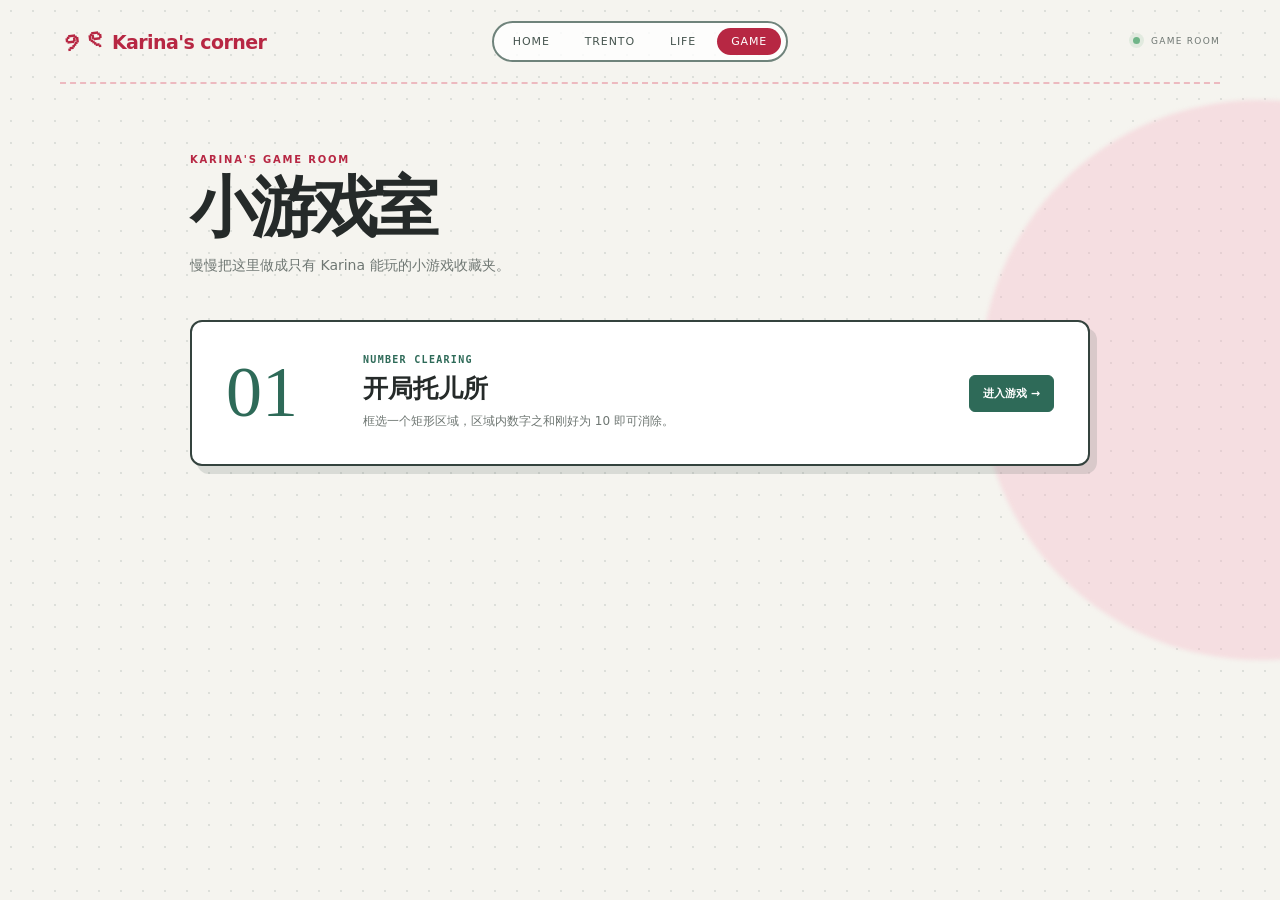
==== commit 706a5973: "Add Life preparation checklist" ====
--- a/game.html
+++ b/game.html
@@ -1,57 +1,13 @@
 <!doctype html>
 <html lang="zh-CN">
   <head>
-    <meta charset="UTF-8" />
-    <meta name="viewport" content="width=device-width, initial-scale=1.0" />
-    <meta name="theme-color" content="#faf8f4" />
-    <meta name="description" content="Karina 的小游戏室。" />
-    <title>Karina Game Room</title>
-    <link rel="stylesheet" href="./styles.css?v=20260822-game03" />
+    <meta charset="utf-8">
+    <meta name="viewport" content="width=device-width, initial-scale=1">
+    <meta http-equiv="refresh" content="0; url=./pages/game.html">
+    <title>正在前往游戏室…</title>
+    <script>window.location.replace("./pages/game.html");</script>
   </head>
-  <body class="game-page">
-    <div class="page-dots" aria-hidden="true"></div>
-    <header class="site-header">
-      <a class="wordmark" href="./index.html" aria-label="返回 Karina 的首页"><span class="mini-bow" aria-hidden="true">୨୧</span>Karina's corner</a>
-      <nav aria-label="页面导航"><a href="./index.html">Home</a><a href="./trento.html">Trento</a><a class="is-current" href="./game.html" aria-current="page">Game</a></nav>
-      <span class="status"><i></i> GAME ROOM</span>
-    </header>
-
-    <main class="game-room">
-      <section id="gameCatalog" class="game-catalog" aria-labelledby="game-title">
-        <p class="section-tag">KARINA'S GAME ROOM</p>
-        <h1 id="game-title">小游戏室</h1>
-        <p>慢慢把这里做成只有 Karina 能玩的小游戏收藏夹。</p>
-        <button id="openSumTen" class="game-library-card" type="button">
-          <span class="game-library-index">01</span>
-          <span class="game-library-copy"><small>NUMBER CLEARING</small><b>开局托儿所</b><em>框选一个矩形区域，区域内数字之和刚好为 10 即可消除。</em></span>
-          <span class="game-library-action">进入游戏 →</span>
-        </button>
-      </section>
-
-      <section id="sumTenGame" class="sum-ten-game sum-ten-game--hidden" aria-labelledby="sum-ten-title" hidden>
-        <div class="game-playbar"><button id="backToGames" type="button">← 返回游戏室</button><span>开局托儿所</span><div><b>本局智力 <strong id="gameScore">0</strong></b><b>剩余 <strong id="gameTimer">180</strong> 秒</b><b>次数 <strong id="gameCredits">1</strong></b></div></div>
-        <div class="game-play-layout">
-          <section class="game-board-card" aria-label="数字棋盘">
-            <div class="game-board-intro"><div><p class="section-tag">RECTANGLE SUM = 10</p><h2 id="sum-ten-title">框选凑十</h2></div><p id="gameHint" role="status">点击开始后，从任意格子拖到另一格，框出一个矩形。</p></div>
-            <div id="numberBoard" class="number-board" role="grid" aria-label="16 行 10 列凑十棋盘"></div>
-            <div class="game-board-actions"><button id="startGame" class="game-primary" type="button">开始游戏</button><button id="quitGame" type="button" hidden>结束本局</button></div>
-          </section>
-          <aside class="growth-card" aria-labelledby="growth-title">
-            <p class="section-tag">KARINA'S LITTLE ACADEMY</p><h2 id="growth-title">成长档案</h2>
-            <div class="current-rank"><span>当前学历</span><strong id="currentRank">托儿所</strong><small id="rankSubline">完成一次凑十，开始积累智力</small></div>
-            <div class="score-row"><span>本局智力</span><b id="totalScore">0</b></div>
-            <div class="rank-progress"><div><span id="rankProgressLabel">距仙一幼儿园还差 20 分</span><b id="rankProgressPercent">0%</b></div><i><em id="rankProgressBar"></em></i></div>
-            <ol id="rankList" class="rank-list" aria-label="学历解锁进度"></ol>
-            <section class="bear-credit-card" aria-label="补充游戏次数">
-              <div><p>游戏次数：<b id="gameCreditsAside">1</b></p><small>次数用完后，亲一下狗熊补充 1 次。</small></div>
-              <button id="kissBear" class="kiss-bear" type="button" aria-label="亲一下狗熊，补充一次游戏机会"><img src="./assets/dog-bear.png" alt="卡通小狗熊" /><span aria-hidden="true">啵！</span></button>
-            </section>
-            <p class="game-note">规则：一次只能框选一个矩形；只要框内仍有数字且总和为 10，全部数字都会消失，不会补充新数字。</p>
-          </aside>
-        </div>
-      </section>
-    </main>
-    <div id="levelToast" class="level-toast" role="status" aria-live="polite" hidden></div>
-    <script src="./game.js?v=20260822-game03"></script>
+  <body>
+    <p>正在前往 <a href="./pages/game.html">游戏室</a>…</p>
   </body>
 </html>
